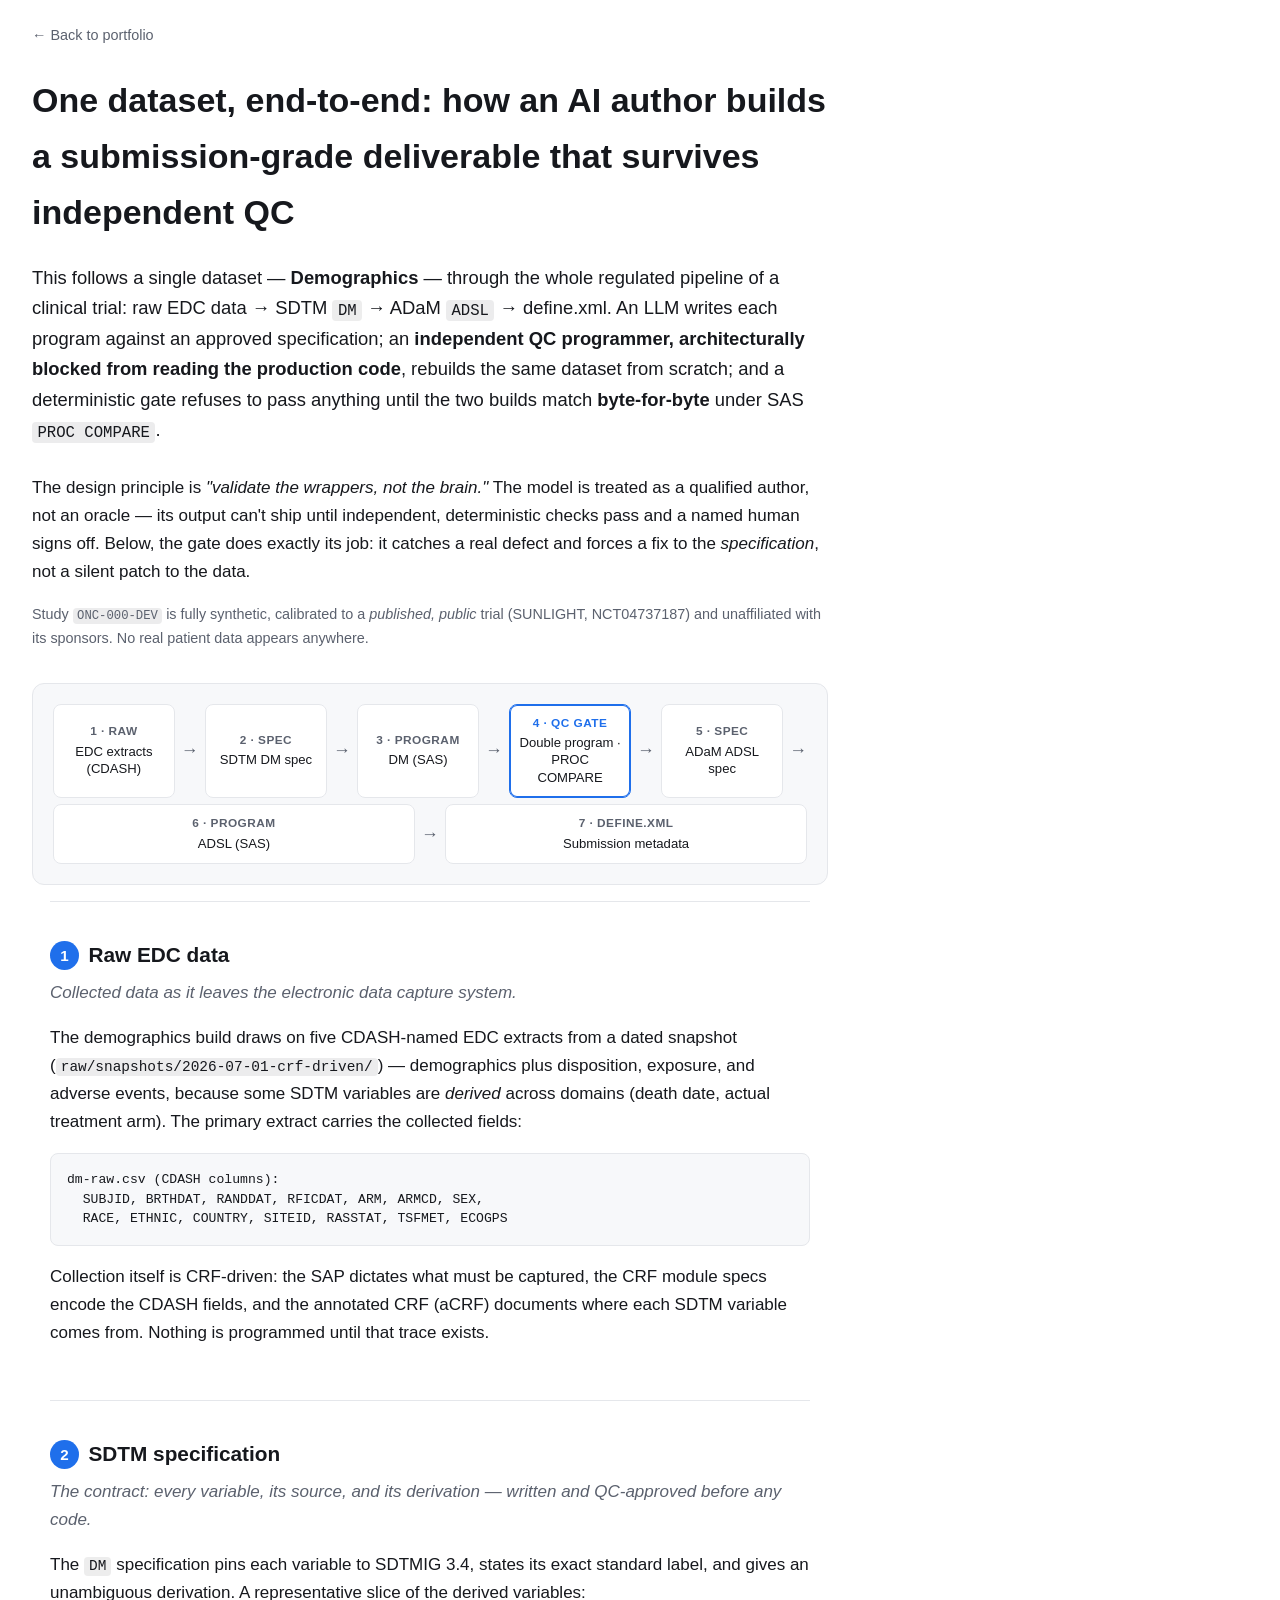
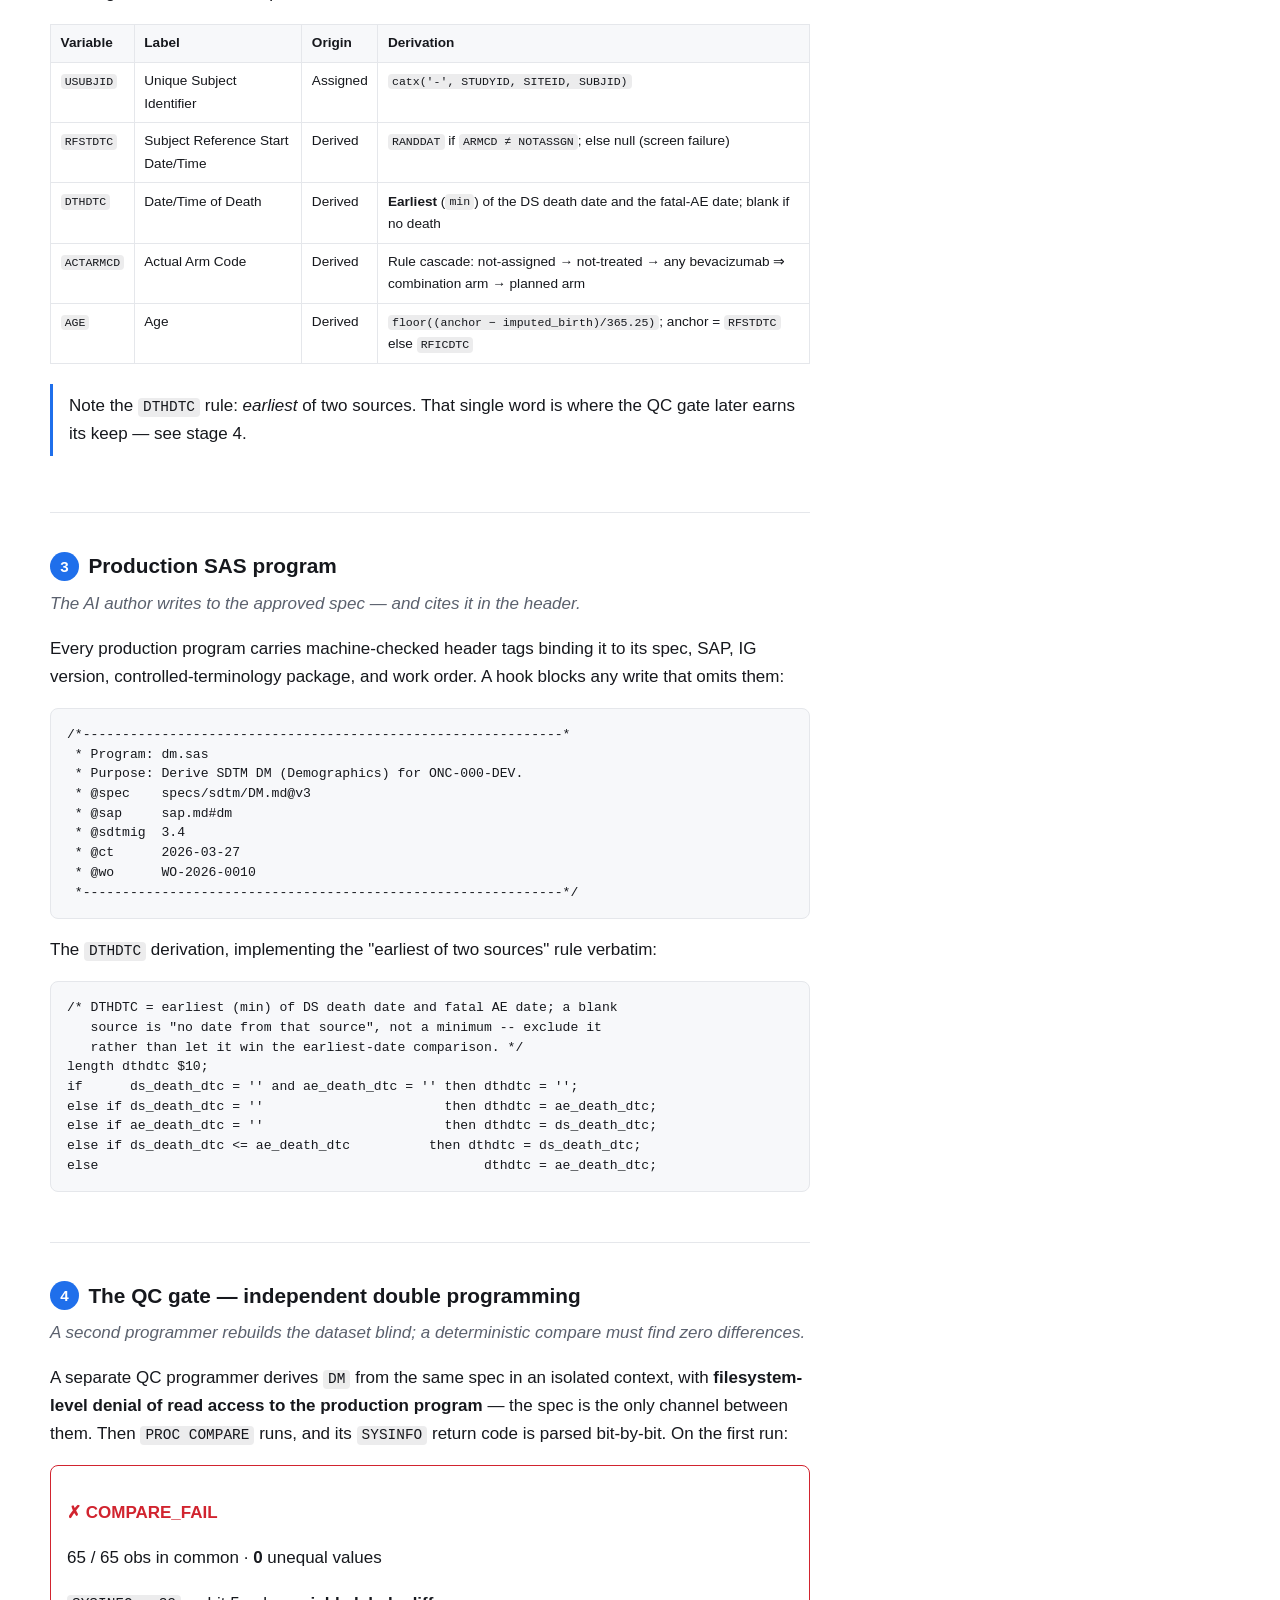
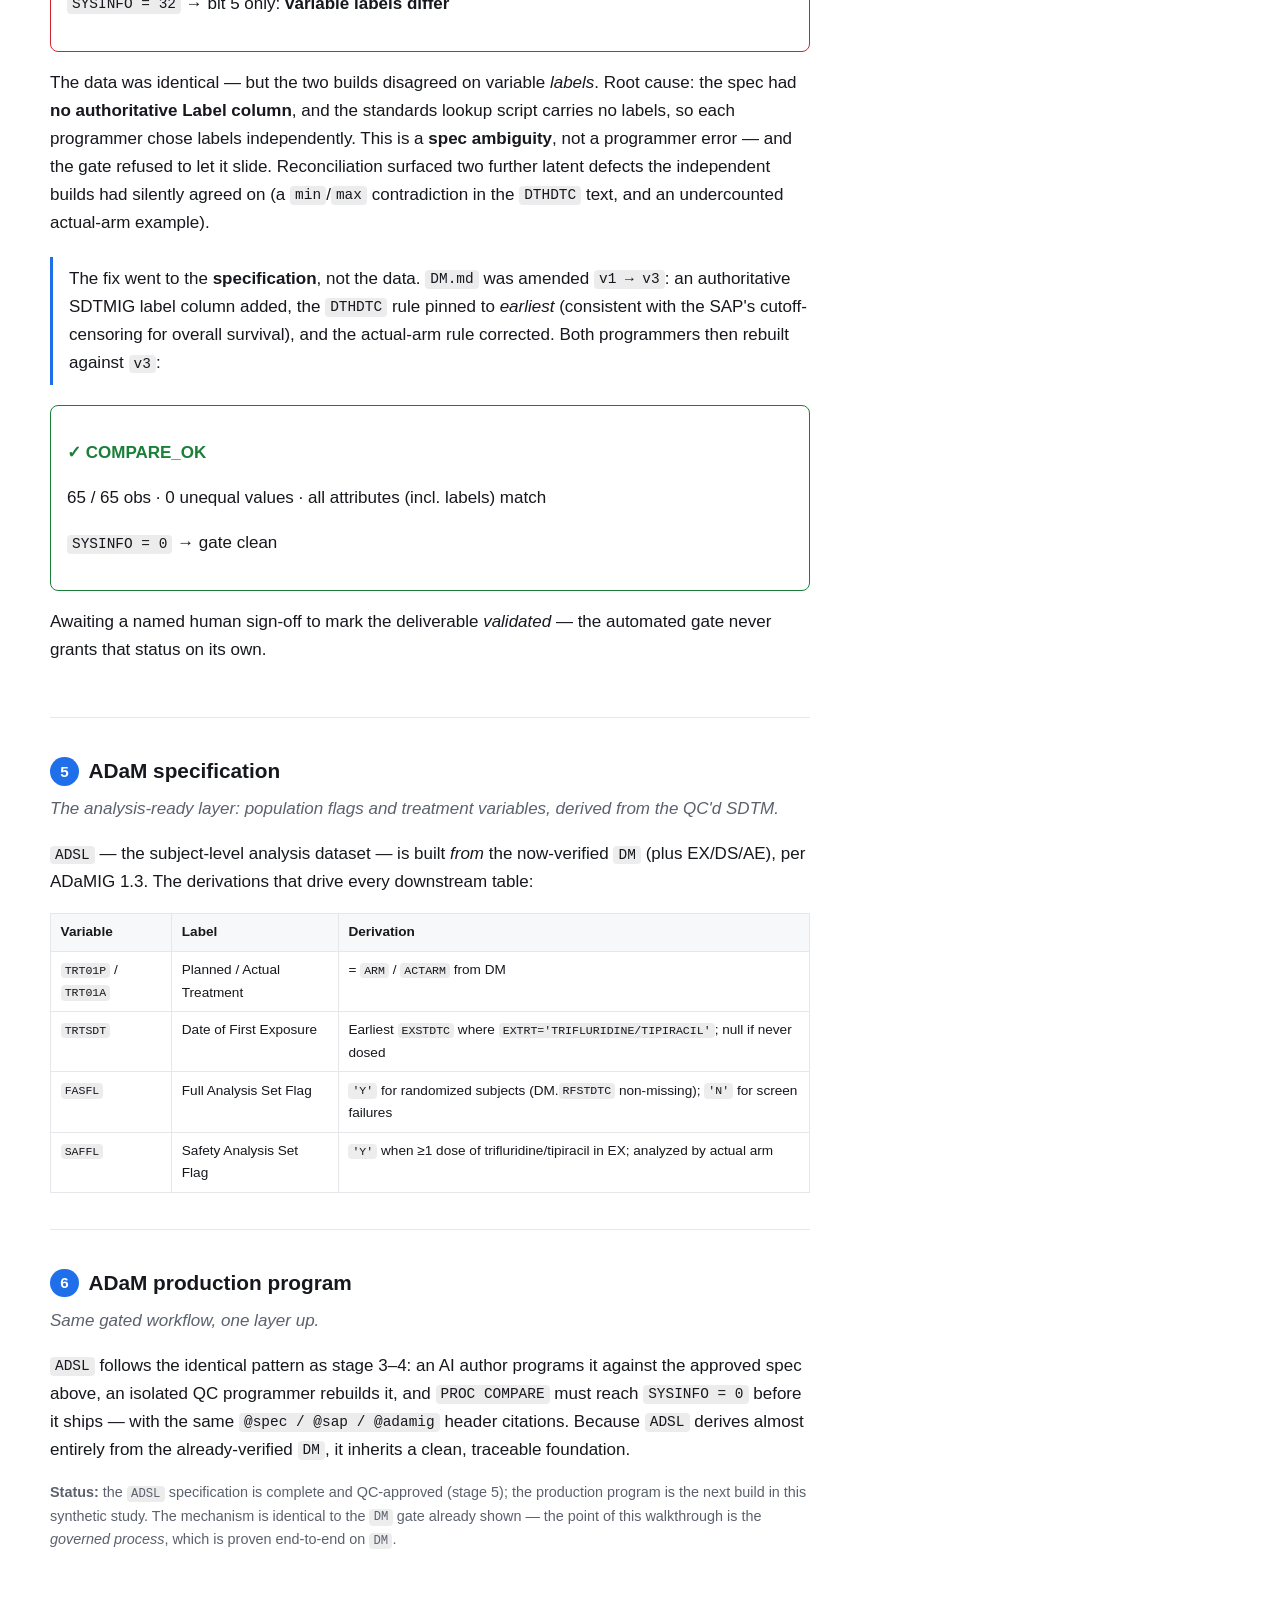
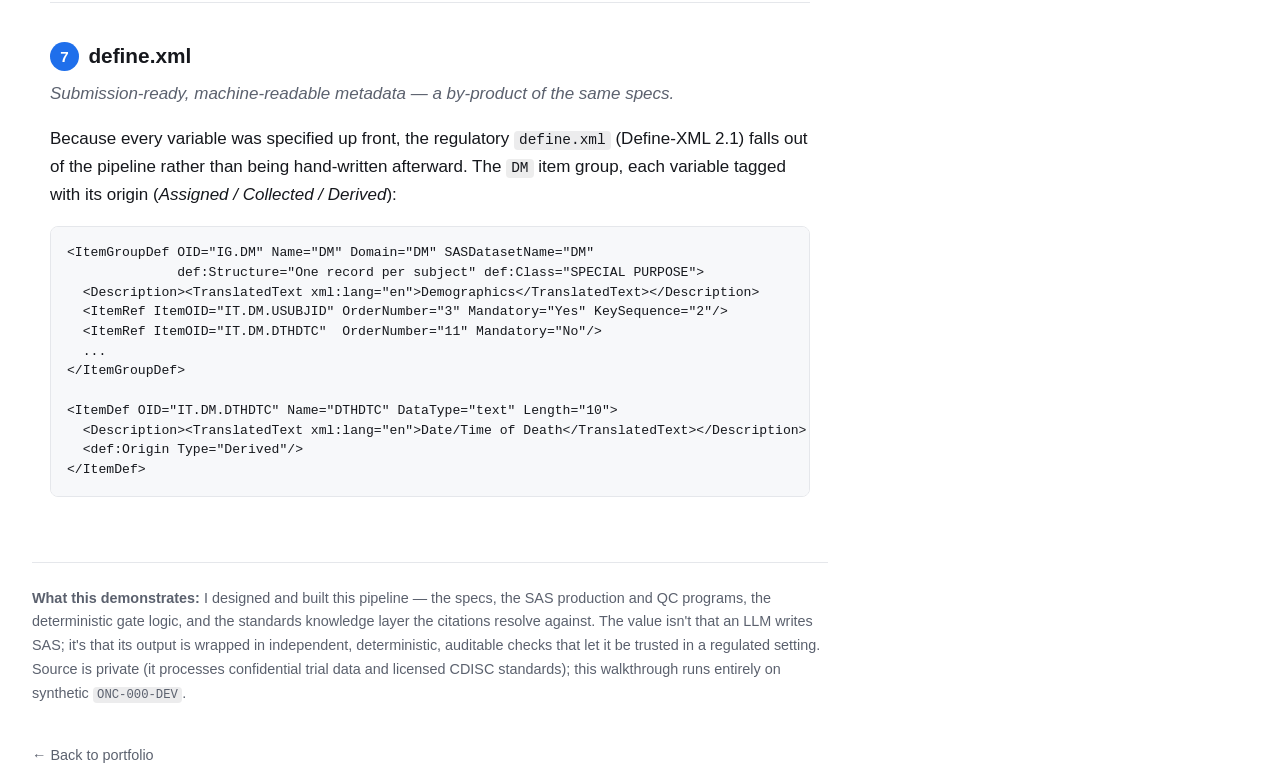
==== pipeline.html @ 67a94364 "Portfolio site: SAP demo, chatbot walkthrough, SDTM->ADaM pipeline, resume" ====
<!doctype html>
<html lang="en">
<head>
  <meta charset="utf-8">
  <meta name="viewport" content="width=device-width, initial-scale=1">
  <title>Case study — AI-authored SDTM→ADaM pipeline · Nasser AlAli</title>
  <meta name="description" content="One dataset followed end-to-end: raw EDC to SDTM DM to ADaM ADSL, produced by an AI author and independently QC'd under a deterministic PROC COMPARE gate.">
  <link rel="stylesheet" href="style.css">
  <style>
    /* pipeline-specific styling; reuses the :root vars from style.css */
    .case { max-width: 860px; }
    .back { display: inline-block; color: var(--muted); font-size: .9rem; margin: 1.5rem 0 0; }

    .flow {
      display: flex; flex-wrap: wrap; align-items: stretch; gap: .4rem;
      margin: 2rem 0 1rem; padding: 1.25rem; background: var(--card);
      border: 1px solid var(--line); border-radius: 12px;
    }
    .node {
      flex: 1 1 110px; text-align: center; padding: .7rem .5rem;
      border: 1px solid var(--line); border-radius: 8px; background: var(--bg);
      font-size: .82rem; line-height: 1.3; display: flex; flex-direction: column; justify-content: center;
    }
    .node b { display: block; font-size: .74rem; letter-spacing: .04em; color: var(--muted); text-transform: uppercase; margin-bottom: .2rem; }
    .node.gate { border-color: var(--accent); box-shadow: inset 0 0 0 1px var(--accent); }
    .node.gate b { color: var(--accent); }
    .arrow { align-self: center; color: var(--muted); font-size: 1.1rem; }
    @media (max-width: 620px) { .arrow { transform: rotate(90deg); } .node { flex-basis: 100%; } }

    .stage { border-top: 1px solid var(--line); padding: 2.25rem 0; }
    .stage-n {
      display: inline-flex; align-items: center; justify-content: center;
      width: 1.8rem; height: 1.8rem; border-radius: 50%; background: var(--accent);
      color: #fff; font-weight: 700; font-size: .95rem; margin-right: .6rem;
    }
    .stage h2 { display: flex; align-items: center; font-size: 1.3rem; margin: 0 0 .4rem; }
    .whatis { color: var(--muted); font-style: italic; margin: 0 0 1rem; }

    pre {
      background: var(--card); border: 1px solid var(--line); border-radius: 8px;
      padding: 1rem; overflow-x: auto; font-size: .82rem; line-height: 1.5;
    }
    pre code { background: none; padding: 0; font-size: inherit; }

    table.spec { width: 100%; border-collapse: collapse; font-size: .85rem; display: block; overflow-x: auto; }
    table.spec th, table.spec td { border: 1px solid var(--line); padding: .45rem .6rem; text-align: left; vertical-align: top; }
    table.spec th { background: var(--card); white-space: nowrap; }

    .compare { display: flex; flex-wrap: wrap; gap: 1rem; margin: 1rem 0; }
    .compare > div { flex: 1 1 240px; border: 1px solid var(--line); border-radius: 8px; padding: 1rem; }
    .compare .fail { border-color: #d1242f; }
    .compare .ok { border-color: #1a7f37; }
    .verdict { font-weight: 700; }
    .verdict.fail { color: #d1242f; }
    .verdict.ok { color: #1a7f37; }
    .callout { border-left: 3px solid var(--accent); padding: .5rem 0 .5rem 1rem; margin: 1.25rem 0; color: var(--fg); }
    .synthetic-note { color: var(--muted); font-size: .9rem; border-top: 1px solid var(--line); padding-top: 1.5rem; margin-top: 1rem; }
  </style>
</head>
<body>
  <main class="case">
    <a class="back" href="index.html">← Back to portfolio</a>

    <h1>One dataset, end&#8209;to&#8209;end: how an AI author builds a submission&#8209;grade deliverable that survives independent QC</h1>

    <p class="lede">
      This follows a single dataset — <strong>Demographics</strong> — through the whole regulated
      pipeline of a clinical trial: raw EDC data → SDTM&nbsp;<code>DM</code> → ADaM&nbsp;<code>ADSL</code>
      → define.xml. An LLM writes each program against an approved specification; an
      <strong>independent QC programmer, architecturally blocked from reading the production code</strong>,
      rebuilds the same dataset from scratch; and a deterministic gate refuses to pass anything until
      the two builds match <strong>byte-for-byte</strong> under SAS <code>PROC&nbsp;COMPARE</code>.
    </p>
    <p>
      The design principle is <em>"validate the wrappers, not the brain."</em> The model is treated as a
      qualified author, not an oracle — its output can't ship until independent, deterministic checks pass
      and a named human signs off. Below, the gate does exactly its job: it catches a real defect and
      forces a fix to the <em>specification</em>, not a silent patch to the data.
    </p>
    <p class="synthetic-note" style="border:0;padding:0;margin:.5rem 0 0">
      Study <code>ONC-000-DEV</code> is fully synthetic, calibrated to a <em>published, public</em> trial
      (SUNLIGHT, NCT04737187) and unaffiliated with its sponsors. No real patient data appears anywhere.
    </p>

    <!-- Pipeline diagram -->
    <div class="flow" aria-label="Pipeline stages">
      <div class="node"><b>1 · Raw</b>EDC extracts (CDASH)</div>
      <span class="arrow">→</span>
      <div class="node"><b>2 · Spec</b>SDTM DM spec</div>
      <span class="arrow">→</span>
      <div class="node"><b>3 · Program</b>DM (SAS)</div>
      <span class="arrow">→</span>
      <div class="node gate"><b>4 · QC gate</b>Double program · PROC COMPARE</div>
      <span class="arrow">→</span>
      <div class="node"><b>5 · Spec</b>ADaM ADSL spec</div>
      <span class="arrow">→</span>
      <div class="node"><b>6 · Program</b>ADSL (SAS)</div>
      <span class="arrow">→</span>
      <div class="node"><b>7 · define.xml</b>Submission metadata</div>
    </div>

    <!-- STAGE 1 -->
    <section class="stage">
      <h2><span class="stage-n">1</span>Raw EDC data</h2>
      <p class="whatis">Collected data as it leaves the electronic data capture system.</p>
      <p>
        The demographics build draws on five CDASH-named EDC extracts from a dated snapshot
        (<code>raw/snapshots/2026-07-01-crf-driven/</code>) — demographics plus disposition, exposure,
        and adverse events, because some SDTM variables are <em>derived</em> across domains (death date,
        actual treatment arm). The primary extract carries the collected fields:
      </p>
      <pre><code>dm-raw.csv (CDASH columns):
  SUBJID, BRTHDAT, RANDDAT, RFICDAT, ARM, ARMCD, SEX,
  RACE, ETHNIC, COUNTRY, SITEID, RASSTAT, TSFMET, ECOGPS</code></pre>
      <p>
        Collection itself is CRF-driven: the SAP dictates what must be captured, the CRF module specs
        encode the CDASH fields, and the annotated CRF (aCRF) documents where each SDTM variable comes
        from. Nothing is programmed until that trace exists.
      </p>
    </section>

    <!-- STAGE 2 -->
    <section class="stage">
      <h2><span class="stage-n">2</span>SDTM specification</h2>
      <p class="whatis">The contract: every variable, its source, and its derivation — written and QC-approved before any code.</p>
      <p>
        The <code>DM</code> specification pins each variable to SDTMIG&nbsp;3.4, states its exact standard
        label, and gives an unambiguous derivation. A representative slice of the derived variables:
      </p>
      <table class="spec">
        <thead><tr><th>Variable</th><th>Label</th><th>Origin</th><th>Derivation</th></tr></thead>
        <tbody>
          <tr><td><code>USUBJID</code></td><td>Unique Subject Identifier</td><td>Assigned</td><td><code>catx('-', STUDYID, SITEID, SUBJID)</code></td></tr>
          <tr><td><code>RFSTDTC</code></td><td>Subject Reference Start Date/Time</td><td>Derived</td><td><code>RANDDAT</code> if <code>ARMCD ≠ NOTASSGN</code>; else null (screen failure)</td></tr>
          <tr><td><code>DTHDTC</code></td><td>Date/Time of Death</td><td>Derived</td><td><strong>Earliest</strong> (<code>min</code>) of the DS death date and the fatal-AE date; blank if no death</td></tr>
          <tr><td><code>ACTARMCD</code></td><td>Actual Arm Code</td><td>Derived</td><td>Rule cascade: not-assigned → not-treated → any bevacizumab ⇒ combination arm → planned arm</td></tr>
          <tr><td><code>AGE</code></td><td>Age</td><td>Derived</td><td><code>floor((anchor − imputed_birth)/365.25)</code>; anchor = <code>RFSTDTC</code> else <code>RFICDTC</code></td></tr>
        </tbody>
      </table>
      <p class="callout">
        Note the <code>DTHDTC</code> rule: <em>earliest</em> of two sources. That single word is where the
        QC gate later earns its keep — see stage 4.
      </p>
    </section>

    <!-- STAGE 3 -->
    <section class="stage">
      <h2><span class="stage-n">3</span>Production SAS program</h2>
      <p class="whatis">The AI author writes to the approved spec — and cites it in the header.</p>
      <p>
        Every production program carries machine-checked header tags binding it to its spec, SAP, IG
        version, controlled-terminology package, and work order. A hook blocks any write that omits them:
      </p>
      <pre><code>/*-------------------------------------------------------------*
 * Program: dm.sas
 * Purpose: Derive SDTM DM (Demographics) for ONC-000-DEV.
 * @spec    specs/sdtm/DM.md@v3
 * @sap     sap.md#dm
 * @sdtmig  3.4
 * @ct      2026-03-27
 * @wo      WO-2026-0010
 *-------------------------------------------------------------*/</code></pre>
      <p>The <code>DTHDTC</code> derivation, implementing the "earliest of two sources" rule verbatim:</p>
      <pre><code>/* DTHDTC = earliest (min) of DS death date and fatal AE date; a blank
   source is "no date from that source", not a minimum -- exclude it
   rather than let it win the earliest-date comparison. */
length dthdtc $10;
if      ds_death_dtc = '' and ae_death_dtc = '' then dthdtc = '';
else if ds_death_dtc = ''                       then dthdtc = ae_death_dtc;
else if ae_death_dtc = ''                       then dthdtc = ds_death_dtc;
else if ds_death_dtc &lt;= ae_death_dtc          then dthdtc = ds_death_dtc;
else                                                 dthdtc = ae_death_dtc;</code></pre>
    </section>

    <!-- STAGE 4 -->
    <section class="stage">
      <h2><span class="stage-n">4</span>The QC gate — independent double programming</h2>
      <p class="whatis">A second programmer rebuilds the dataset blind; a deterministic compare must find zero differences.</p>
      <p>
        A separate QC programmer derives <code>DM</code> from the same spec in an isolated context, with
        <strong>filesystem-level denial of read access to the production program</strong> — the spec is the
        only channel between them. Then <code>PROC COMPARE</code> runs, and its <code>SYSINFO</code> return
        code is parsed bit-by-bit. On the first run:
      </p>
      <div class="compare">
        <div class="fail">
          <p class="verdict fail">✗ COMPARE_FAIL</p>
          <p>65 / 65 obs in common · <strong>0</strong> unequal values</p>
          <p><code>SYSINFO = 32</code> → bit 5 only: <strong>variable labels differ</strong></p>
        </div>
      </div>
      <p>
        The data was identical — but the two builds disagreed on variable <em>labels</em>. Root cause: the
        spec had <strong>no authoritative Label column</strong>, and the standards lookup script carries no
        labels, so each programmer chose labels independently. This is a <strong>spec ambiguity</strong>,
        not a programmer error — and the gate refused to let it slide. Reconciliation surfaced two further
        latent defects the independent builds had silently agreed on (a <code>min</code>/<code>max</code>
        contradiction in the <code>DTHDTC</code> text, and an undercounted actual-arm example).
      </p>
      <p class="callout">
        The fix went to the <strong>specification</strong>, not the data. <code>DM.md</code> was amended
        <code>v1 → v3</code>: an authoritative SDTMIG label column added, the <code>DTHDTC</code> rule
        pinned to <em>earliest</em> (consistent with the SAP's cutoff-censoring for overall survival),
        and the actual-arm rule corrected. Both programmers then rebuilt against&nbsp;<code>v3</code>:
      </p>
      <div class="compare">
        <div class="ok">
          <p class="verdict ok">✓ COMPARE_OK</p>
          <p>65 / 65 obs · 0 unequal values · all attributes (incl. labels) match</p>
          <p><code>SYSINFO = 0</code> → gate clean</p>
        </div>
      </div>
      <p>
        Awaiting a named human sign-off to mark the deliverable <em>validated</em> — the automated gate
        never grants that status on its own.
      </p>
    </section>

    <!-- STAGE 5 -->
    <section class="stage">
      <h2><span class="stage-n">5</span>ADaM specification</h2>
      <p class="whatis">The analysis-ready layer: population flags and treatment variables, derived from the QC'd SDTM.</p>
      <p>
        <code>ADSL</code> — the subject-level analysis dataset — is built <em>from</em> the now-verified
        <code>DM</code> (plus EX/DS/AE), per ADaMIG&nbsp;1.3. The derivations that drive every downstream
        table:
      </p>
      <table class="spec">
        <thead><tr><th>Variable</th><th>Label</th><th>Derivation</th></tr></thead>
        <tbody>
          <tr><td><code>TRT01P</code> / <code>TRT01A</code></td><td>Planned / Actual Treatment</td><td>= <code>ARM</code> / <code>ACTARM</code> from DM</td></tr>
          <tr><td><code>TRTSDT</code></td><td>Date of First Exposure</td><td>Earliest <code>EXSTDTC</code> where <code>EXTRT='TRIFLURIDINE/TIPIRACIL'</code>; null if never dosed</td></tr>
          <tr><td><code>FASFL</code></td><td>Full Analysis Set Flag</td><td><code>'Y'</code> for randomized subjects (DM.<code>RFSTDTC</code> non-missing); <code>'N'</code> for screen failures</td></tr>
          <tr><td><code>SAFFL</code></td><td>Safety Analysis Set Flag</td><td><code>'Y'</code> when ≥1 dose of trifluridine/tipiracil in EX; analyzed by actual arm</td></tr>
        </tbody>
      </table>
    </section>

    <!-- STAGE 6 -->
    <section class="stage">
      <h2><span class="stage-n">6</span>ADaM production program</h2>
      <p class="whatis">Same gated workflow, one layer up.</p>
      <p>
        <code>ADSL</code> follows the identical pattern as stage 3–4: an AI author programs it against the
        approved spec above, an isolated QC programmer rebuilds it, and <code>PROC COMPARE</code> must reach
        <code>SYSINFO = 0</code> before it ships — with the same <code>@spec / @sap / @adamig</code> header
        citations. Because <code>ADSL</code> derives almost entirely from the already-verified <code>DM</code>,
        it inherits a clean, traceable foundation.
      </p>
      <p class="synthetic-note" style="border:0;padding:0">
        <strong>Status:</strong> the <code>ADSL</code> specification is complete and QC-approved (stage 5);
        the production program is the next build in this synthetic study. The mechanism is identical to the
        <code>DM</code> gate already shown — the point of this walkthrough is the <em>governed process</em>,
        which is proven end-to-end on <code>DM</code>.
      </p>
    </section>

    <!-- STAGE 7 -->
    <section class="stage">
      <h2><span class="stage-n">7</span>define.xml</h2>
      <p class="whatis">Submission-ready, machine-readable metadata — a by-product of the same specs.</p>
      <p>
        Because every variable was specified up front, the regulatory <code>define.xml</code> (Define-XML 2.1)
        falls out of the pipeline rather than being hand-written afterward. The <code>DM</code> item group,
        each variable tagged with its origin (<em>Assigned / Collected / Derived</em>):
      </p>
      <pre><code>&lt;ItemGroupDef OID="IG.DM" Name="DM" Domain="DM" SASDatasetName="DM"
              def:Structure="One record per subject" def:Class="SPECIAL PURPOSE"&gt;
  &lt;Description&gt;&lt;TranslatedText xml:lang="en"&gt;Demographics&lt;/TranslatedText&gt;&lt;/Description&gt;
  &lt;ItemRef ItemOID="IT.DM.USUBJID" OrderNumber="3" Mandatory="Yes" KeySequence="2"/&gt;
  &lt;ItemRef ItemOID="IT.DM.DTHDTC"  OrderNumber="11" Mandatory="No"/&gt;
  ...
&lt;/ItemGroupDef&gt;

&lt;ItemDef OID="IT.DM.DTHDTC" Name="DTHDTC" DataType="text" Length="10"&gt;
  &lt;Description&gt;&lt;TranslatedText xml:lang="en"&gt;Date/Time of Death&lt;/TranslatedText&gt;&lt;/Description&gt;
  &lt;def:Origin Type="Derived"/&gt;
&lt;/ItemDef&gt;</code></pre>
    </section>

    <p class="synthetic-note">
      <strong>What this demonstrates:</strong> I designed and built this pipeline — the specs, the SAS
      production and QC programs, the deterministic gate logic, and the standards knowledge layer the
      citations resolve against. The value isn't that an LLM writes SAS; it's that its output is wrapped in
      independent, deterministic, auditable checks that let it be trusted in a regulated setting.
      Source is private (it processes confidential trial data and licensed CDISC standards); this
      walkthrough runs entirely on synthetic <code>ONC-000-DEV</code>.
    </p>
    <a class="back" href="index.html">← Back to portfolio</a>
  </main>
</body>
</html>
---- style.css ----
/* Nasser AlAli — portfolio. One page, no framework, no build step. */

:root {
  --bg: #ffffff;
  --fg: #16181d;
  --muted: #5b616e;
  --line: #e5e7eb;
  --accent: #1f6feb;
  --card: #f7f8fa;
  --maxw: 760px;
  --maxw-wide: 1000px;
}

@media (prefers-color-scheme: dark) {
  :root {
    --bg: #0d1117;
    --fg: #e6edf3;
    --muted: #9aa4b2;
    --line: #232a33;
    --accent: #4a9eff;
    --card: #161b22;
  }
}

* { box-sizing: border-box; }

html { scroll-behavior: smooth; }

body {
  margin: 0;
  background: var(--bg);
  color: var(--fg);
  font: 17px/1.65 -apple-system, BlinkMacSystemFont, "Segoe UI", Roboto, Helvetica, Arial, sans-serif;
  -webkit-font-smoothing: antialiased;
}

/* Accessibility */
.skip {
  position: absolute;
  left: -999px;
}
.skip:focus {
  left: 1rem;
  top: 1rem;
  z-index: 10;
  background: var(--accent);
  color: #fff;
  padding: .5rem .8rem;
  border-radius: 6px;
}
a:focus-visible,
.btn:focus-visible {
  outline: 2px solid var(--accent);
  outline-offset: 2px;
}

a { color: var(--accent); text-decoration: none; }
a:hover { text-decoration: underline; }

/* Header */
.site-header {
  position: sticky;
  top: 0;
  z-index: 5;
  display: flex;
  justify-content: space-between;
  align-items: center;
  gap: 1rem;
  padding: .9rem clamp(1rem, 4vw, 2rem);
  background: color-mix(in srgb, var(--bg) 88%, transparent);
  backdrop-filter: blur(8px);
  border-bottom: 1px solid var(--line);
}
.brand { font-weight: 700; color: var(--fg); }
.site-header nav { display: flex; gap: 1.25rem; }
.site-header nav a { color: var(--muted); font-size: .95rem; }
.site-header nav a:hover { color: var(--fg); text-decoration: none; }

/* Layout */
main { padding: 0 clamp(1rem, 4vw, 2rem); }
section { max-width: var(--maxw); margin: 0 auto; padding: 3.5rem 0; }
section.work { max-width: var(--maxw-wide); }

.section-title {
  font-size: 1.05rem;
  text-transform: uppercase;
  letter-spacing: .08em;
  color: var(--muted);
  margin: 0 0 1.75rem;
}

/* Hero */
.hero { padding-top: 4rem; padding-bottom: 2rem; }
.eyebrow {
  color: var(--accent);
  font-weight: 600;
  font-size: .9rem;
  letter-spacing: .04em;
  margin: 0 0 .75rem;
}
.hero h1 {
  font-size: clamp(1.9rem, 5vw, 2.8rem);
  line-height: 1.15;
  letter-spacing: -.02em;
  margin: 0 0 1.25rem;
}
.lede { font-size: 1.15rem; color: var(--fg); margin: 0 0 1.75rem; }
.hero-links { display: flex; flex-wrap: wrap; gap: .75rem; margin-bottom: 2rem; }

.btn {
  display: inline-block;
  padding: .6rem 1.1rem;
  border-radius: 8px;
  background: var(--accent);
  color: #fff;
  font-weight: 600;
  font-size: .95rem;
}
.btn:hover { text-decoration: none; filter: brightness(1.07); }
.btn.ghost {
  background: transparent;
  color: var(--fg);
  border: 1px solid var(--line);
}

.disclaimer {
  font-size: .92rem;
  color: var(--muted);
  border-left: 3px solid var(--line);
  padding-left: 1rem;
  margin: 0;
}

/* Work / pieces */
.piece {
  padding: 2rem 0;
  border-top: 1px solid var(--line);
}
.piece:first-of-type { border-top: none; padding-top: 0; }
.piece-head h3 { font-size: 1.4rem; margin: 0 0 .3rem; }
.tags { color: var(--muted); font-size: .9rem; margin: 0 0 1rem; }
.piece-blurb { max-width: var(--maxw); margin: 0 0 1.25rem; }

/* Embeds + placeholders */
.embed { border-radius: 10px; overflow: hidden; }
.embed iframe,
.embed video { width: 100%; border: 0; display: block; }
.embed iframe { aspect-ratio: 16 / 10; min-height: 420px; }

.embed-caption { font-size: .9rem; color: var(--muted); margin: .75rem 0 0; }

.pipeline-teaser {
  border: 1px solid var(--line);
  border-radius: 10px;
  background: var(--card);
  padding: 1.5rem;
}
.pipeline-steps { margin: 0 0 1.1rem; font-size: 1rem; line-height: 1.7; color: var(--fg); }

.embed--placeholder {
  border: 2px dashed var(--line);
  background: var(--card);
  padding: 1.5rem;
  color: var(--muted);
}
.embed--placeholder strong { color: var(--fg); }
.embed--placeholder .hint { font-size: .88rem; margin: .5rem 0 0; }
code {
  font-family: ui-monospace, SFMono-Regular, Menlo, Consolas, monospace;
  font-size: .85em;
  background: color-mix(in srgb, var(--fg) 8%, transparent);
  padding: .1em .35em;
  border-radius: 4px;
}

/* About */
.about p { margin: 0 0 1.1rem; }
.todo { color: #b45309; font-weight: 600; }
@media (prefers-color-scheme: dark) { .todo { color: #f0b429; } }

/* Skills */
.skill-grid { display: grid; grid-template-columns: 1fr 1fr; gap: 2rem; }
.skill-grid h3 { font-size: 1.05rem; margin: 0 0 .6rem; }
.skill-grid ul { margin: 0; padding-left: 1.1rem; color: var(--fg); }
.skill-grid li { margin: .25rem 0; }
@media (max-width: 560px) { .skill-grid { grid-template-columns: 1fr; } }

/* Contact + footer */
.contact p { font-size: 1.05rem; }
.site-footer {
  border-top: 1px solid var(--line);
  color: var(--muted);
  font-size: .85rem;
  text-align: center;
  padding: 2rem 1rem;
}
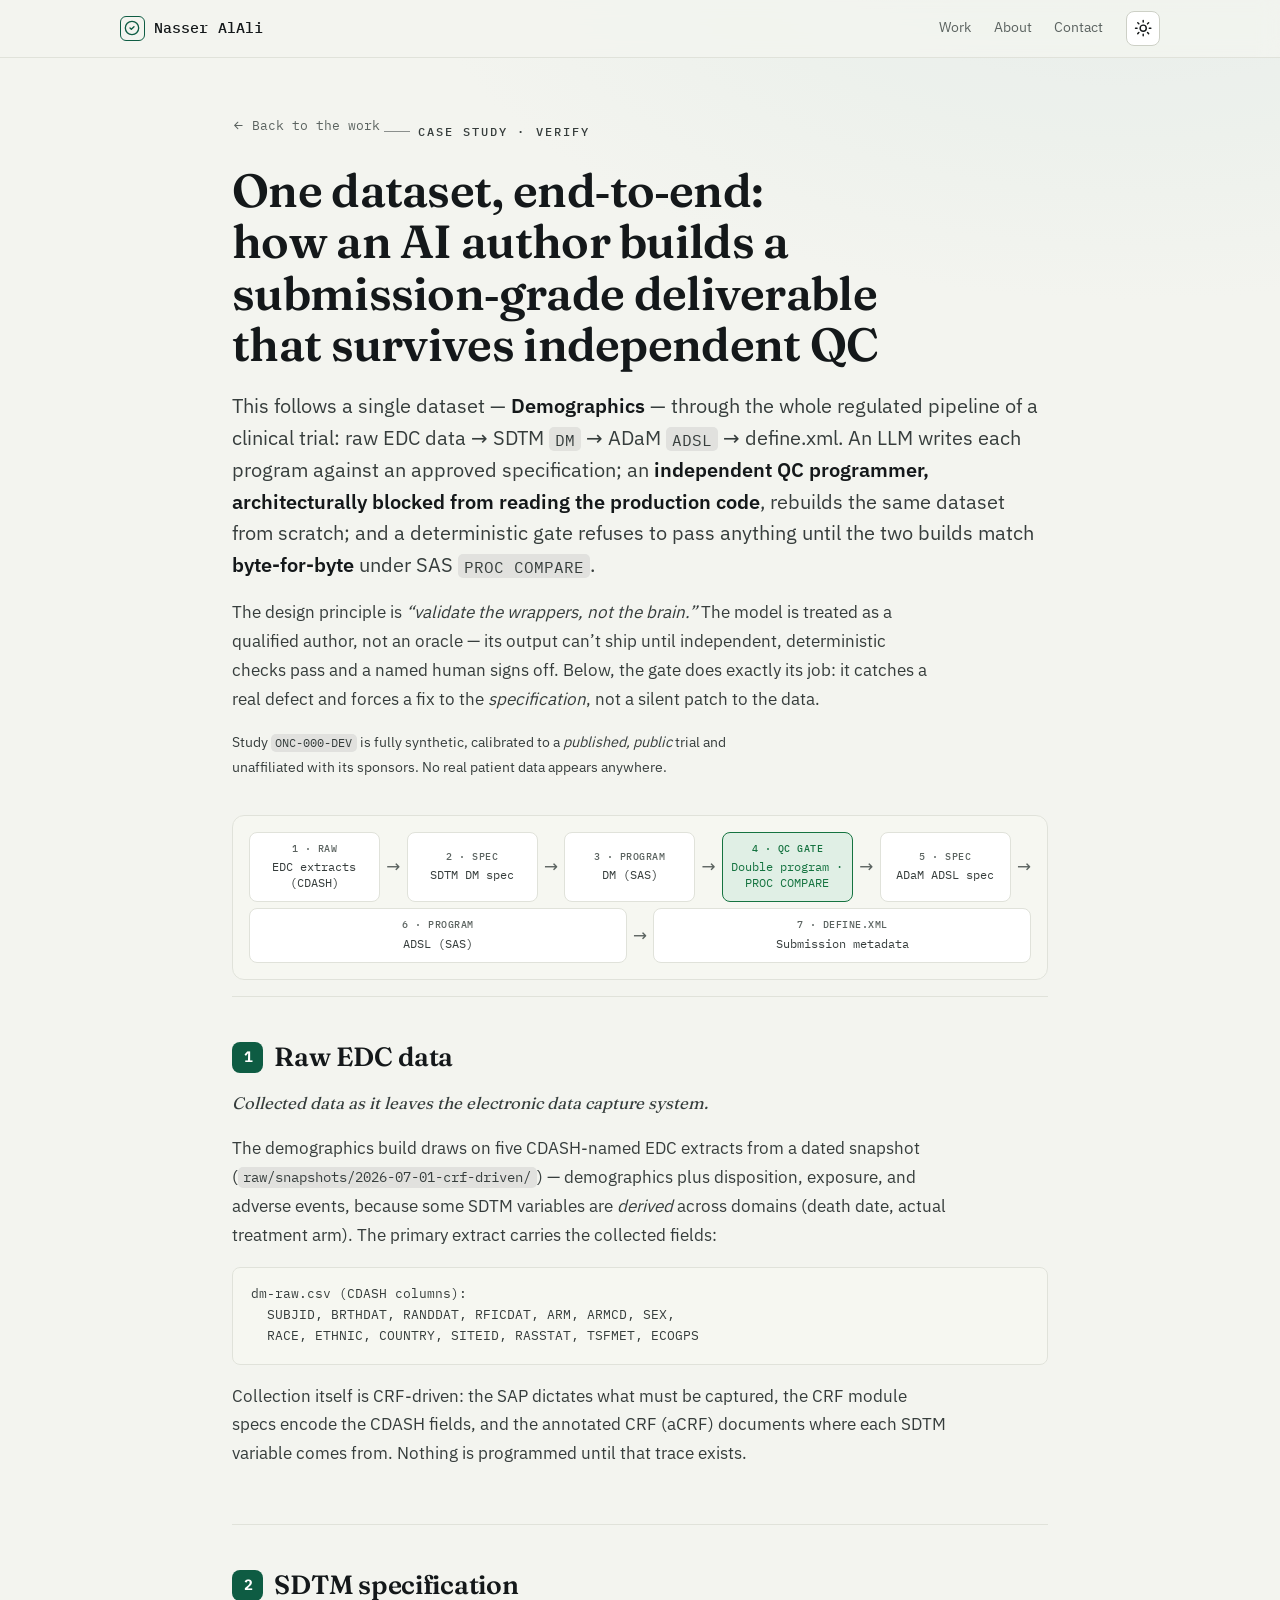
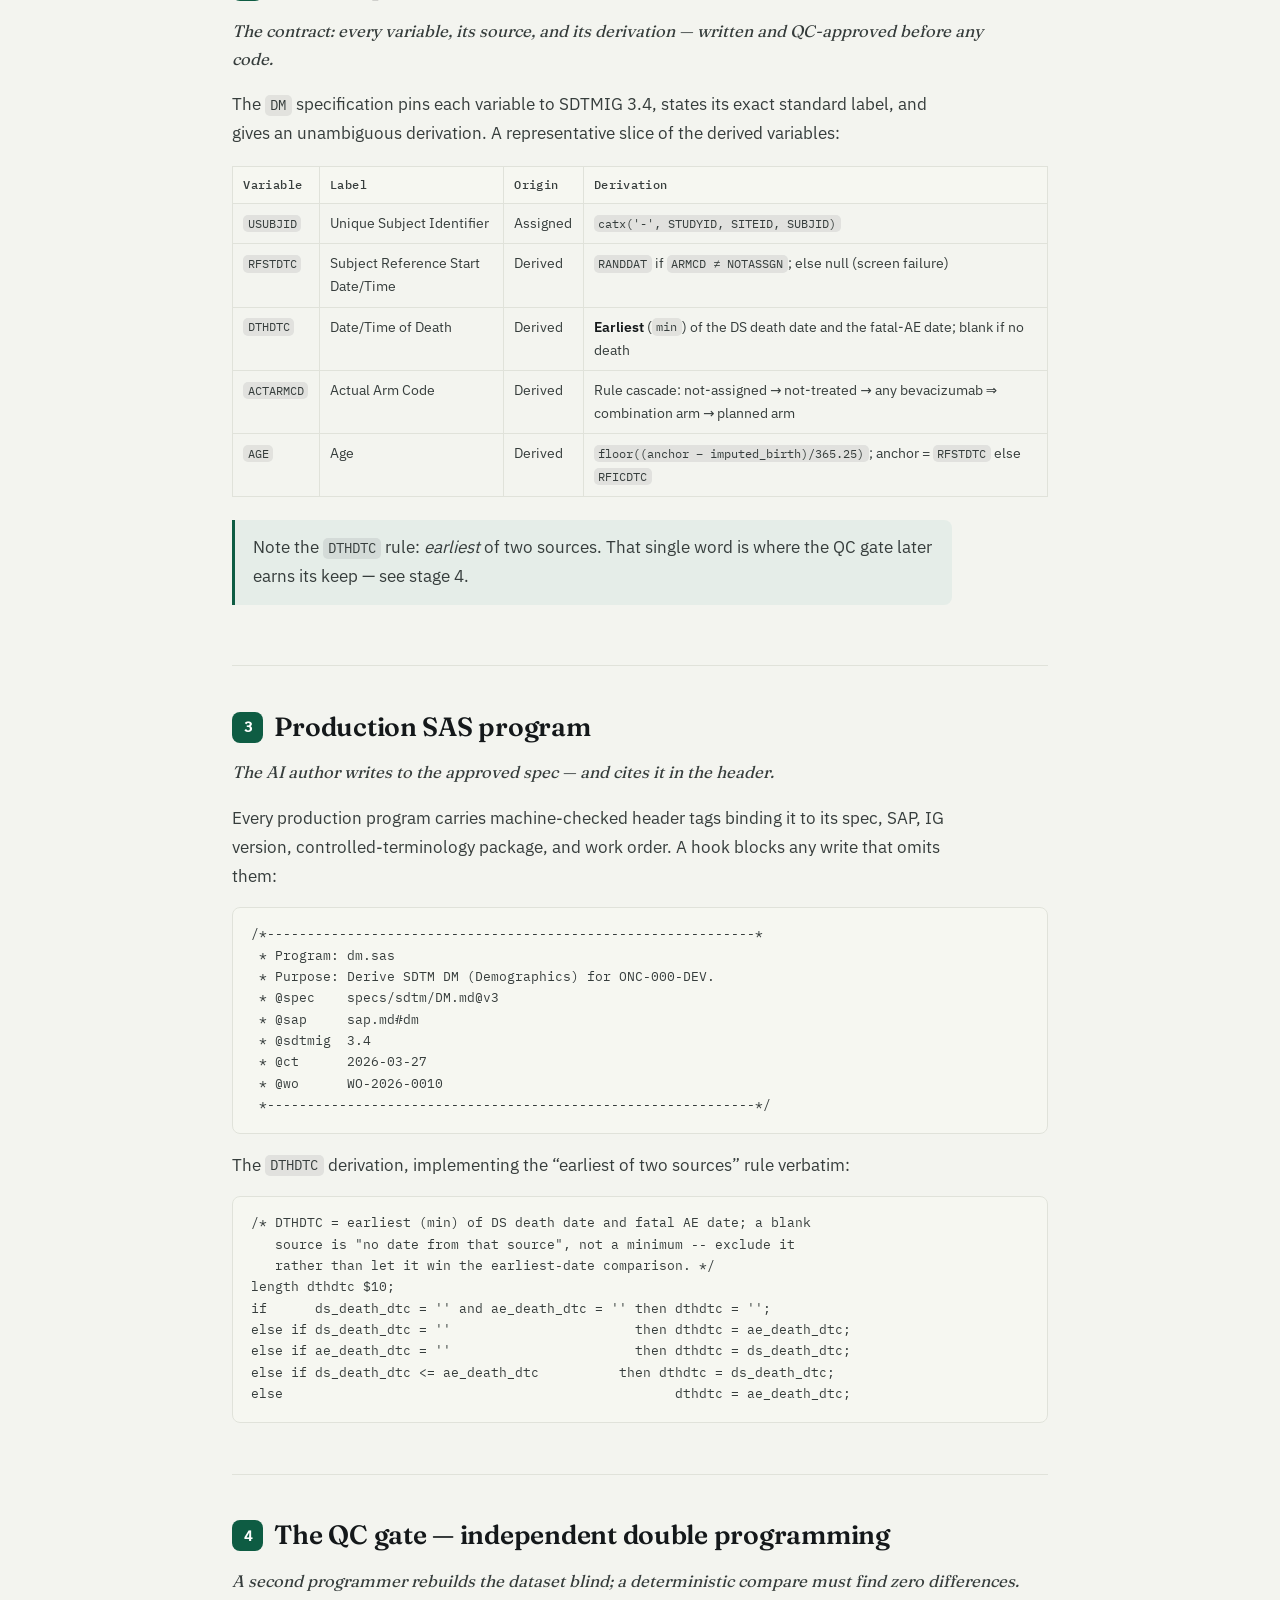
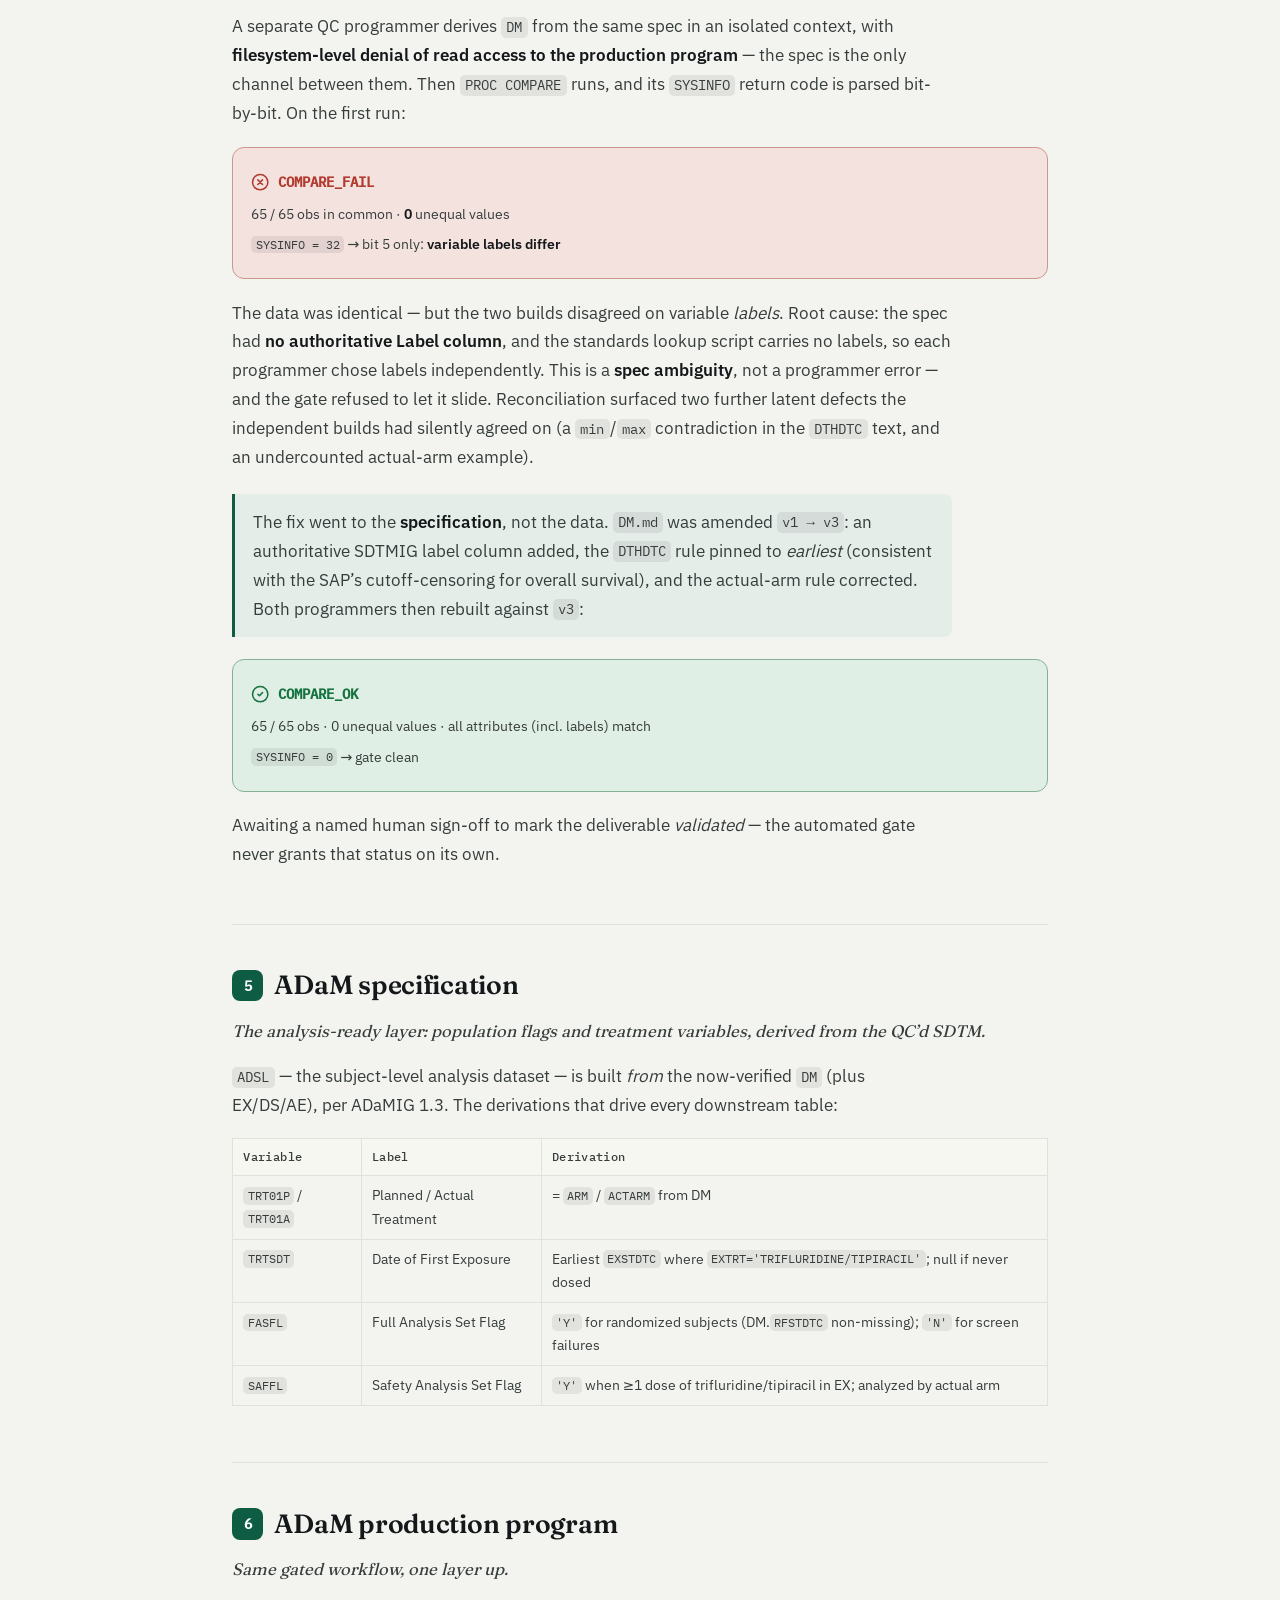
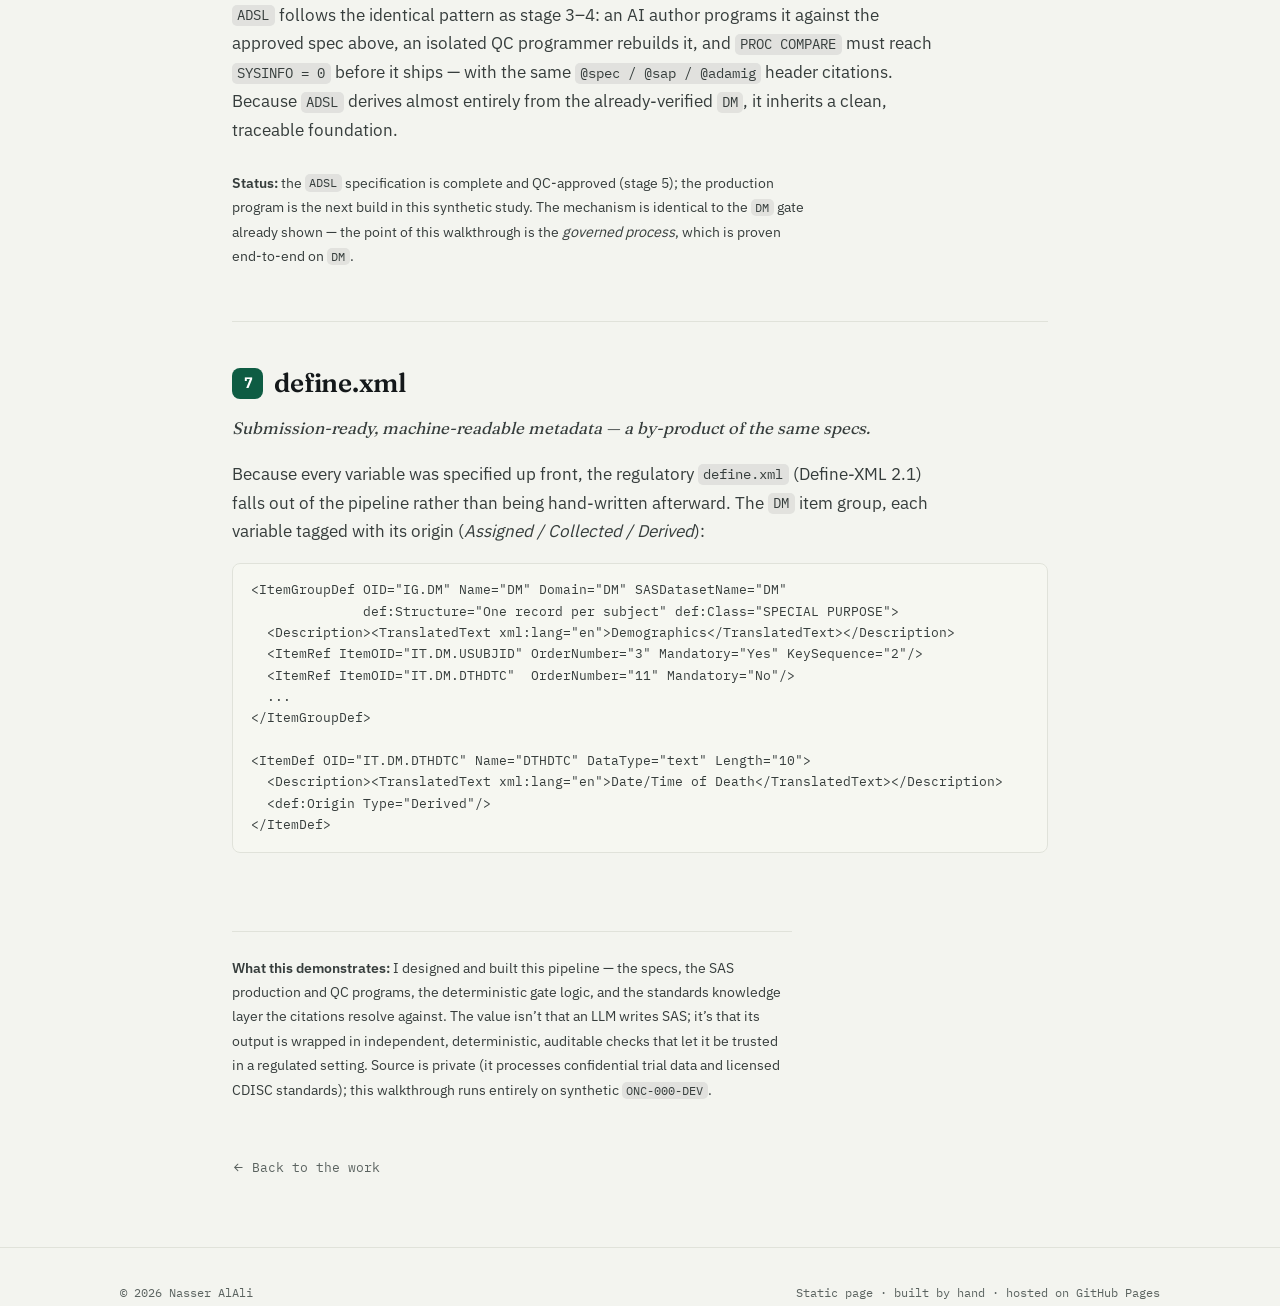
==== commit 3466359c: "Portfolio: "Clean Gate" redesign — visual system + project storytelling Content + visual-design pass" ====
--- a/pipeline.html
+++ b/pipeline.html
@@ -3,65 +3,155 @@
 <head>
   <meta charset="utf-8">
   <meta name="viewport" content="width=device-width, initial-scale=1">
+
+  <script>
+    (function () {
+      try {
+        var t = localStorage.getItem('theme');
+        if (t !== 'light' && t !== 'dark') {
+          t = matchMedia('(prefers-color-scheme: dark)').matches ? 'dark' : 'light';
+        }
+        document.documentElement.setAttribute('data-theme', t);
+      } catch (e) {}
+    })();
+  </script>
+
   <title>Case study — AI-authored SDTM→ADaM pipeline · Nasser AlAli</title>
   <meta name="description" content="One dataset followed end-to-end: raw EDC to SDTM DM to ADaM ADSL, produced by an AI author and independently QC'd under a deterministic PROC COMPARE gate.">
+  <meta name="theme-color" content="#f3f4ef" media="(prefers-color-scheme: light)">
+  <meta name="theme-color" content="#0b110f" media="(prefers-color-scheme: dark)">
+
+  <link rel="icon" href="data:image/svg+xml,%3Csvg xmlns='http://www.w3.org/2000/svg' viewBox='0 0 24 24'%3E%3Crect width='24' height='24' rx='5' fill='%230e5c43'/%3E%3Cpath d='M6.5 12.5l3.2 3.2L17.5 8' fill='none' stroke='white' stroke-width='2.2' stroke-linecap='round' stroke-linejoin='round'/%3E%3C/svg%3E">
+
+  <link rel="preload" href="assets/fonts/ibm-plex-sans-latin-400-normal.woff2" as="font" type="font/woff2" crossorigin>
+  <link rel="preload" href="assets/fonts/fraunces-latin-wght-normal.woff2" as="font" type="font/woff2" crossorigin>
+  <link rel="preload" href="assets/fonts/ibm-plex-mono-latin-500-normal.woff2" as="font" type="font/woff2" crossorigin>
   <link rel="stylesheet" href="style.css">
+
   <style>
-    /* pipeline-specific styling; reuses the :root vars from style.css */
-    .case { max-width: 860px; }
-    .back { display: inline-block; color: var(--muted); font-size: .9rem; margin: 1.5rem 0 0; }
-
+    /* pipeline case-study — reuses tokens + fonts from style.css */
+    .doc { max-width: 880px; margin-inline: auto; padding-inline: clamp(1.15rem, 4vw, 2rem); padding-block: clamp(2rem, 5vw, 3.4rem) 4rem; }
+
+    .back {
+      display: inline-flex; align-items: center; gap: .45rem;
+      font-family: var(--font-mono); font-size: .8rem; color: var(--muted);
+      margin: 0 0 1.8rem;
+    }
+    .back:hover { color: var(--brand); text-decoration: none; }
+    .back .ico { width: 1em; height: 1em; }
+    .back--foot { margin: 2.5rem 0 0; }
+
+    .doc h1 {
+      font-size: clamp(1.95rem, 1.3rem + 2.4vw, 2.9rem);
+      line-height: 1.1; letter-spacing: -.015em; margin: 0; color: var(--ink);
+      text-wrap: balance;
+    }
+    .doc .lede {
+      font-size: clamp(1.08rem, 1rem + .5vw, 1.24rem);
+      color: var(--ink-2); line-height: 1.6; max-width: 68ch;
+      margin: 1.3rem 0 0;
+    }
+    .doc > p { color: var(--ink-2); max-width: 70ch; }
+    .doc .lede code, .doc p code { font-size: .82em; }
+
+    .kicker-note { color: var(--muted); font-size: .9rem; margin: .8rem 0 0; max-width: 70ch; }
+    .kicker-note code { font-size: .82em; }
+
+    /* flow diagram */
     .flow {
       display: flex; flex-wrap: wrap; align-items: stretch; gap: .4rem;
-      margin: 2rem 0 1rem; padding: 1.25rem; background: var(--card);
-      border: 1px solid var(--line); border-radius: 12px;
+      margin: 2.2rem 0 1rem; padding: 1rem; background: var(--surface-2);
+      border: 1px solid var(--line); border-radius: var(--r);
     }
     .node {
-      flex: 1 1 110px; text-align: center; padding: .7rem .5rem;
-      border: 1px solid var(--line); border-radius: 8px; background: var(--bg);
-      font-size: .82rem; line-height: 1.3; display: flex; flex-direction: column; justify-content: center;
-    }
-    .node b { display: block; font-size: .74rem; letter-spacing: .04em; color: var(--muted); text-transform: uppercase; margin-bottom: .2rem; }
-    .node.gate { border-color: var(--accent); box-shadow: inset 0 0 0 1px var(--accent); }
-    .node.gate b { color: var(--accent); }
-    .arrow { align-self: center; color: var(--muted); font-size: 1.1rem; }
+      flex: 1 1 108px; text-align: center; padding: .65rem .5rem;
+      border: 1px solid var(--line); border-radius: var(--r-sm); background: var(--surface);
+      font-family: var(--font-mono); font-size: .74rem; line-height: 1.3; color: var(--ink-2);
+      display: flex; flex-direction: column; justify-content: center;
+    }
+    .node b { display: block; font-size: .62rem; letter-spacing: .05em; color: var(--muted); text-transform: uppercase; margin-bottom: .22rem; font-weight: 500; }
+    .node.is-gate { border-color: var(--pass); background: var(--pass-tint); color: var(--pass); }
+    .node.is-gate b { color: var(--pass); }
+    .arrow { align-self: center; color: var(--muted); font-size: 1.05rem; }
     @media (max-width: 620px) { .arrow { transform: rotate(90deg); } .node { flex-basis: 100%; } }
 
-    .stage { border-top: 1px solid var(--line); padding: 2.25rem 0; }
+    /* stages */
+    .stage { border-top: 1px solid var(--line); padding: 2.4rem 0; }
     .stage-n {
-      display: inline-flex; align-items: center; justify-content: center;
-      width: 1.8rem; height: 1.8rem; border-radius: 50%; background: var(--accent);
-      color: #fff; font-weight: 700; font-size: .95rem; margin-right: .6rem;
-    }
-    .stage h2 { display: flex; align-items: center; font-size: 1.3rem; margin: 0 0 .4rem; }
-    .whatis { color: var(--muted); font-style: italic; margin: 0 0 1rem; }
-
+      display: inline-flex; align-items: center; justify-content: center; flex: none;
+      width: 1.95rem; height: 1.95rem; border-radius: 8px; background: var(--brand);
+      color: #fff; font-family: var(--font-mono); font-weight: 600; font-size: .9rem; margin-right: .7rem;
+    }
+    :root[data-theme="dark"] .stage-n { color: #06120d; }
+    @media (prefers-color-scheme: dark) { :root:not([data-theme]) .stage-n { color: #06120d; } }
+    .stage h2 { display: flex; align-items: center; font-size: clamp(1.3rem, 1.1rem + .8vw, 1.65rem); margin: 0 0 .55rem; letter-spacing: -.01em; color: var(--ink); }
+    .whatis { color: var(--muted); font-family: var(--font-display); font-style: italic; font-size: 1.04rem; margin: 0 0 1rem; }
+    .stage p { color: var(--ink-2); max-width: 72ch; }
+
+    /* code blocks */
     pre {
-      background: var(--card); border: 1px solid var(--line); border-radius: 8px;
-      padding: 1rem; overflow-x: auto; font-size: .82rem; line-height: 1.5;
-    }
-    pre code { background: none; padding: 0; font-size: inherit; }
-
-    table.spec { width: 100%; border-collapse: collapse; font-size: .85rem; display: block; overflow-x: auto; }
-    table.spec th, table.spec td { border: 1px solid var(--line); padding: .45rem .6rem; text-align: left; vertical-align: top; }
-    table.spec th { background: var(--card); white-space: nowrap; }
-
-    .compare { display: flex; flex-wrap: wrap; gap: 1rem; margin: 1rem 0; }
-    .compare > div { flex: 1 1 240px; border: 1px solid var(--line); border-radius: 8px; padding: 1rem; }
-    .compare .fail { border-color: #d1242f; }
-    .compare .ok { border-color: #1a7f37; }
-    .verdict { font-weight: 700; }
-    .verdict.fail { color: #d1242f; }
-    .verdict.ok { color: #1a7f37; }
-    .callout { border-left: 3px solid var(--accent); padding: .5rem 0 .5rem 1rem; margin: 1.25rem 0; color: var(--fg); }
-    .synthetic-note { color: var(--muted); font-size: .9rem; border-top: 1px solid var(--line); padding-top: 1.5rem; margin-top: 1rem; }
+      background: var(--surface-2); border: 1px solid var(--line); border-radius: var(--r-sm);
+      padding: 1rem 1.1rem; overflow-x: auto; font-size: .82rem; line-height: 1.55;
+    }
+    pre code { background: none; padding: 0; font-size: inherit; color: var(--ink-2); }
+
+    /* spec tables */
+    table.spec { width: 100%; border-collapse: collapse; font-size: .85rem; display: block; overflow-x: auto; margin: 1.1rem 0; }
+    table.spec th, table.spec td { border: 1px solid var(--line); padding: .5rem .65rem; text-align: left; vertical-align: top; }
+    table.spec th { background: var(--surface-2); white-space: nowrap; font-family: var(--font-mono); font-weight: 500; font-size: .76rem; letter-spacing: .03em; color: var(--ink-2); }
+    table.spec td { color: var(--ink-2); }
+
+    /* PROC COMPARE verdict cards */
+    .compare { display: flex; flex-wrap: wrap; gap: 1rem; margin: 1.2rem 0; }
+    .compare > div { flex: 1 1 260px; border: 1px solid var(--line); border-radius: var(--r); padding: 1rem 1.15rem; background: var(--surface); }
+    .compare .fail { border-color: color-mix(in srgb, var(--fail) 45%, var(--line)); background: var(--fail-tint); }
+    .compare .ok { border-color: color-mix(in srgb, var(--pass) 45%, var(--line)); background: var(--pass-tint); }
+    .compare p { margin: .35rem 0; font-size: .9rem; color: var(--ink-2); }
+    .verdict { font-family: var(--font-mono); font-weight: 600; font-size: .95rem; display: flex; align-items: center; gap: .5rem; margin-bottom: .5rem !important; }
+    .verdict .ico { width: 1.15rem; height: 1.15rem; }
+    .verdict.fail { color: var(--fail); }
+    .verdict.ok { color: var(--pass); }
+
+    .callout {
+      border-left: 3px solid var(--brand); background: var(--brand-tint);
+      padding: .85rem 1.1rem; border-radius: 0 var(--r-sm) var(--r-sm) 0;
+      margin: 1.4rem 0; color: var(--ink-2); max-width: 74ch;
+    }
+    .synthetic-note { color: var(--muted); font-size: .9rem; border-top: 1px solid var(--line); padding-top: 1.5rem; margin-top: 1.6rem; max-width: 74ch; }
+    .synthetic-note strong { color: var(--ink-2); }
   </style>
 </head>
 <body>
-  <main class="case">
-    <a class="back" href="index.html">← Back to portfolio</a>
-
-    <h1>One dataset, end&#8209;to&#8209;end: how an AI author builds a submission&#8209;grade deliverable that survives independent QC</h1>
+  <a class="skip" href="#doc-h">Skip to the case study</a>
+
+  <header class="site-header">
+    <div class="wrap">
+      <a class="brand" href="index.html#top" aria-label="Nasser AlAli — home">
+        <span class="brand-mark" aria-hidden="true">
+          <svg class="ico" viewBox="0 0 24 24" fill="none" stroke="currentColor" stroke-width="2" stroke-linecap="round" stroke-linejoin="round" focusable="false"><circle cx="12" cy="12" r="10"/><path d="m9 12 2 2 4-4"/></svg>
+        </span>
+        <span>Nasser AlAli</span>
+      </a>
+      <nav class="nav" aria-label="Primary">
+        <a href="index.html#work">Work</a>
+        <a href="index.html#about">About</a>
+        <a href="index.html#contact">Contact</a>
+        <button class="theme-toggle" type="button" aria-label="Switch theme" aria-pressed="false">
+          <svg class="ico ico-sun" viewBox="0 0 24 24" fill="none" stroke="currentColor" stroke-width="1.9" stroke-linecap="round" stroke-linejoin="round" aria-hidden="true" focusable="false"><circle cx="12" cy="12" r="4"/><path d="M12 2v2m0 16v2M4.93 4.93l1.41 1.41m11.32 11.32 1.41 1.41M2 12h2m16 0h2M6.34 17.66l-1.41 1.41M19.07 4.93l-1.41 1.41"/></svg>
+          <svg class="ico ico-moon" viewBox="0 0 24 24" fill="none" stroke="currentColor" stroke-width="1.9" stroke-linecap="round" stroke-linejoin="round" aria-hidden="true" focusable="false"><path d="M20.985 12.486a9 9 0 1 1-9.473-9.472c.405-.022.617.46.402.803a6 6 0 0 0 8.268 8.268c.344-.215.825-.004.803.401"/></svg>
+        </button>
+      </nav>
+    </div>
+  </header>
+
+  <main class="doc">
+    <a class="back" href="index.html#work">
+      <svg class="ico" viewBox="0 0 24 24" fill="none" stroke="currentColor" stroke-width="1.9" stroke-linecap="round" stroke-linejoin="round" aria-hidden="true" focusable="false"><path d="M19 12H5m6-6-6 6 6 6"/></svg>
+      Back to the work
+    </a>
+
+    <p class="kicker">Case study · Verify</p>
+    <h1 id="doc-h">One dataset, end&#8209;to&#8209;end: how an AI author builds a submission&#8209;grade deliverable that survives independent QC</h1>
 
     <p class="lede">
       This follows a single dataset — <strong>Demographics</strong> — through the whole regulated
@@ -72,30 +162,30 @@
       the two builds match <strong>byte-for-byte</strong> under SAS <code>PROC&nbsp;COMPARE</code>.
     </p>
     <p>
-      The design principle is <em>"validate the wrappers, not the brain."</em> The model is treated as a
-      qualified author, not an oracle — its output can't ship until independent, deterministic checks pass
+      The design principle is <em>“validate the wrappers, not the brain.”</em> The model is treated as a
+      qualified author, not an oracle — its output can’t ship until independent, deterministic checks pass
       and a named human signs off. Below, the gate does exactly its job: it catches a real defect and
       forces a fix to the <em>specification</em>, not a silent patch to the data.
     </p>
-    <p class="synthetic-note" style="border:0;padding:0;margin:.5rem 0 0">
+    <p class="kicker-note">
       Study <code>ONC-000-DEV</code> is fully synthetic, calibrated to a <em>published, public</em> trial
-      (SUNLIGHT, NCT04737187) and unaffiliated with its sponsors. No real patient data appears anywhere.
+      and unaffiliated with its sponsors. No real patient data appears anywhere.
     </p>
 
     <!-- Pipeline diagram -->
     <div class="flow" aria-label="Pipeline stages">
       <div class="node"><b>1 · Raw</b>EDC extracts (CDASH)</div>
-      <span class="arrow">→</span>
+      <span class="arrow" aria-hidden="true">→</span>
       <div class="node"><b>2 · Spec</b>SDTM DM spec</div>
-      <span class="arrow">→</span>
+      <span class="arrow" aria-hidden="true">→</span>
       <div class="node"><b>3 · Program</b>DM (SAS)</div>
-      <span class="arrow">→</span>
-      <div class="node gate"><b>4 · QC gate</b>Double program · PROC COMPARE</div>
-      <span class="arrow">→</span>
+      <span class="arrow" aria-hidden="true">→</span>
+      <div class="node is-gate"><b>4 · QC gate</b>Double program · PROC COMPARE</div>
+      <span class="arrow" aria-hidden="true">→</span>
       <div class="node"><b>5 · Spec</b>ADaM ADSL spec</div>
-      <span class="arrow">→</span>
+      <span class="arrow" aria-hidden="true">→</span>
       <div class="node"><b>6 · Program</b>ADSL (SAS)</div>
-      <span class="arrow">→</span>
+      <span class="arrow" aria-hidden="true">→</span>
       <div class="node"><b>7 · define.xml</b>Submission metadata</div>
     </div>
 
@@ -160,7 +250,7 @@
  * @ct      2026-03-27
  * @wo      WO-2026-0010
  *-------------------------------------------------------------*/</code></pre>
-      <p>The <code>DTHDTC</code> derivation, implementing the "earliest of two sources" rule verbatim:</p>
+      <p>The <code>DTHDTC</code> derivation, implementing the “earliest of two sources” rule verbatim:</p>
       <pre><code>/* DTHDTC = earliest (min) of DS death date and fatal AE date; a blank
    source is "no date from that source", not a minimum -- exclude it
    rather than let it win the earliest-date comparison. */
@@ -184,7 +274,7 @@
       </p>
       <div class="compare">
         <div class="fail">
-          <p class="verdict fail">✗ COMPARE_FAIL</p>
+          <p class="verdict fail"><svg class="ico" viewBox="0 0 24 24" fill="none" stroke="currentColor" stroke-width="2" stroke-linecap="round" stroke-linejoin="round" aria-hidden="true" focusable="false"><circle cx="12" cy="12" r="10"/><path d="m15 9-6 6m0-6 6 6"/></svg> COMPARE_FAIL</p>
           <p>65 / 65 obs in common · <strong>0</strong> unequal values</p>
           <p><code>SYSINFO = 32</code> → bit 5 only: <strong>variable labels differ</strong></p>
         </div>
@@ -200,12 +290,12 @@
       <p class="callout">
         The fix went to the <strong>specification</strong>, not the data. <code>DM.md</code> was amended
         <code>v1 → v3</code>: an authoritative SDTMIG label column added, the <code>DTHDTC</code> rule
-        pinned to <em>earliest</em> (consistent with the SAP's cutoff-censoring for overall survival),
+        pinned to <em>earliest</em> (consistent with the SAP’s cutoff-censoring for overall survival),
         and the actual-arm rule corrected. Both programmers then rebuilt against&nbsp;<code>v3</code>:
       </p>
       <div class="compare">
         <div class="ok">
-          <p class="verdict ok">✓ COMPARE_OK</p>
+          <p class="verdict ok"><svg class="ico" viewBox="0 0 24 24" fill="none" stroke="currentColor" stroke-width="2" stroke-linecap="round" stroke-linejoin="round" aria-hidden="true" focusable="false"><circle cx="12" cy="12" r="10"/><path d="m9 12 2 2 4-4"/></svg> COMPARE_OK</p>
           <p>65 / 65 obs · 0 unequal values · all attributes (incl. labels) match</p>
           <p><code>SYSINFO = 0</code> → gate clean</p>
         </div>
@@ -219,7 +309,7 @@
     <!-- STAGE 5 -->
     <section class="stage">
       <h2><span class="stage-n">5</span>ADaM specification</h2>
-      <p class="whatis">The analysis-ready layer: population flags and treatment variables, derived from the QC'd SDTM.</p>
+      <p class="whatis">The analysis-ready layer: population flags and treatment variables, derived from the QC’d SDTM.</p>
       <p>
         <code>ADSL</code> — the subject-level analysis dataset — is built <em>from</em> the now-verified
         <code>DM</code> (plus EX/DS/AE), per ADaMIG&nbsp;1.3. The derivations that drive every downstream
@@ -281,12 +371,42 @@
     <p class="synthetic-note">
       <strong>What this demonstrates:</strong> I designed and built this pipeline — the specs, the SAS
       production and QC programs, the deterministic gate logic, and the standards knowledge layer the
-      citations resolve against. The value isn't that an LLM writes SAS; it's that its output is wrapped in
+      citations resolve against. The value isn’t that an LLM writes SAS; it’s that its output is wrapped in
       independent, deterministic, auditable checks that let it be trusted in a regulated setting.
       Source is private (it processes confidential trial data and licensed CDISC standards); this
       walkthrough runs entirely on synthetic <code>ONC-000-DEV</code>.
     </p>
-    <a class="back" href="index.html">← Back to portfolio</a>
+    <a class="back back--foot" href="index.html#work">
+      <svg class="ico" viewBox="0 0 24 24" fill="none" stroke="currentColor" stroke-width="1.9" stroke-linecap="round" stroke-linejoin="round" aria-hidden="true" focusable="false"><path d="M19 12H5m6-6-6 6 6 6"/></svg>
+      Back to the work
+    </a>
   </main>
+
+  <footer class="site-footer">
+    <div class="wrap">
+      <span>© <span id="year">2026</span> Nasser AlAli</span>
+      <span>Static page · built by hand · hosted on GitHub Pages</span>
+    </div>
+  </footer>
+
+  <script>
+    document.getElementById('year').textContent = new Date().getFullYear();
+    (function () {
+      var root = document.documentElement;
+      var btn = document.querySelector('.theme-toggle');
+      function sync() {
+        var dark = root.getAttribute('data-theme') === 'dark';
+        btn.setAttribute('aria-pressed', String(dark));
+        btn.setAttribute('aria-label', dark ? 'Switch to light theme' : 'Switch to dark theme');
+      }
+      sync();
+      btn.addEventListener('click', function () {
+        var next = root.getAttribute('data-theme') === 'dark' ? 'light' : 'dark';
+        root.setAttribute('data-theme', next);
+        try { localStorage.setItem('theme', next); } catch (e) {}
+        sync();
+      });
+    })();
+  </script>
 </body>
 </html>
--- a/style.css
+++ b/style.css
@@ -1,196 +1,662 @@
-/* Nasser AlAli — portfolio. One page, no framework, no build step. */
-
+/* ============================================================================
+   Nasser AlAli — portfolio. One page, no framework, no build step.
+   Design system: "Clean Gate" — evergreen trust accent, editorial display
+   (Fraunces) + technical body/mono (IBM Plex), QC-verdict motif.
+   ========================================================================== */
+
+/* ---- Fonts (self-hosted woff2, subset-latin) ---------------------------- */
+@font-face {
+  font-family: "Fraunces";
+  font-style: normal;
+  font-weight: 100 900;
+  font-display: swap;
+  src: url("assets/fonts/fraunces-latin-wght-normal.woff2") format("woff2");
+}
+@font-face {
+  font-family: "IBM Plex Sans";
+  font-style: normal;
+  font-weight: 400;
+  font-display: swap;
+  src: url("assets/fonts/ibm-plex-sans-latin-400-normal.woff2") format("woff2");
+}
+@font-face {
+  font-family: "IBM Plex Sans";
+  font-style: normal;
+  font-weight: 600;
+  font-display: swap;
+  src: url("assets/fonts/ibm-plex-sans-latin-600-normal.woff2") format("woff2");
+}
+@font-face {
+  font-family: "IBM Plex Mono";
+  font-style: normal;
+  font-weight: 400;
+  font-display: swap;
+  src: url("assets/fonts/ibm-plex-mono-latin-400-normal.woff2") format("woff2");
+}
+@font-face {
+  font-family: "IBM Plex Mono";
+  font-style: normal;
+  font-weight: 500;
+  font-display: swap;
+  src: url("assets/fonts/ibm-plex-mono-latin-500-normal.woff2") format("woff2");
+}
+
+/* ---- Tokens ------------------------------------------------------------- */
 :root {
-  --bg: #ffffff;
-  --fg: #16181d;
-  --muted: #5b616e;
-  --line: #e5e7eb;
-  --accent: #1f6feb;
-  --card: #f7f8fa;
-  --maxw: 760px;
-  --maxw-wide: 1000px;
-}
-
+  color-scheme: light;
+  /* type */
+  --font-display: "Fraunces", Georgia, "Times New Roman", serif;
+  --font-body: "IBM Plex Sans", system-ui, -apple-system, "Segoe UI", Roboto, sans-serif;
+  --font-mono: "IBM Plex Mono", ui-monospace, SFMono-Regular, Menlo, Consolas, monospace;
+
+  /* light theme (default) */
+  --bg: #f3f4ef;
+  --bg-2: #f8f9f4;
+  --surface: #ffffff;
+  --surface-2: #f6f7f1;
+  --ink: #14181a;
+  --ink-2: #363d3c;
+  --muted: #5b6360;
+  --line: #e0e2da;
+  --line-2: #cdd0c6;
+  --brand: #0e5c43;
+  --brand-ink: #0a4230;
+  --brand-tint: #e5ede8;
+  --pass: #157340;
+  --pass-tint: #e0efe5;
+  --fail: #b23a2e;
+  --fail-tint: #f4e2de;
+  --focus: #0e5c43;
+  --shadow: 0 1px 2px rgba(20, 25, 20, .05), 0 14px 34px -20px rgba(20, 40, 30, .22);
+  --shadow-sm: 0 1px 2px rgba(20, 25, 20, .05), 0 6px 16px -12px rgba(20, 40, 30, .2);
+
+  /* geometry */
+  --r-sm: 8px;
+  --r: 12px;
+  --r-lg: 18px;
+  --pill: 999px;
+  --maxw: 1120px;
+  --measure: 66ch;
+  --hairline: 1px;
+}
+
+:root[data-theme="dark"] {
+  color-scheme: dark;
+  --bg: #0b110f;
+  --bg-2: #0e1513;
+  --surface: #121b17;
+  --surface-2: #0f1714;
+  --ink: #e9ede7;
+  --ink-2: #c3cbc5;
+  --muted: #94a09a;
+  --line: #222f29;
+  --line-2: #2d3c35;
+  --brand: #55c99b;
+  --brand-ink: #74d8b0;
+  --brand-tint: #12261e;
+  --pass: #46c07e;
+  --pass-tint: #12271c;
+  --fail: #e67c6e;
+  --fail-tint: #2a1917;
+  --focus: #55c99b;
+  --shadow: 0 1px 2px rgba(0, 0, 0, .4), 0 18px 40px -22px rgba(0, 0, 0, .7);
+  --shadow-sm: 0 1px 2px rgba(0, 0, 0, .4), 0 8px 20px -14px rgba(0, 0, 0, .6);
+}
+
+/* no-JS fallback: honour the OS setting when the toggle never ran */
 @media (prefers-color-scheme: dark) {
-  :root {
-    --bg: #0d1117;
-    --fg: #e6edf3;
-    --muted: #9aa4b2;
-    --line: #232a33;
-    --accent: #4a9eff;
-    --card: #161b22;
+  :root:not([data-theme]) {
+    color-scheme: dark;
+    --bg: #0b110f;
+    --bg-2: #0e1513;
+    --surface: #121b17;
+    --surface-2: #0f1714;
+    --ink: #e9ede7;
+    --ink-2: #c3cbc5;
+    --muted: #94a09a;
+    --line: #222f29;
+    --line-2: #2d3c35;
+    --brand: #55c99b;
+    --brand-ink: #74d8b0;
+    --brand-tint: #12261e;
+    --pass: #46c07e;
+    --pass-tint: #12271c;
+    --fail: #e67c6e;
+    --fail-tint: #2a1917;
+    --focus: #55c99b;
+    --shadow: 0 1px 2px rgba(0, 0, 0, .4), 0 18px 40px -22px rgba(0, 0, 0, .7);
+    --shadow-sm: 0 1px 2px rgba(0, 0, 0, .4), 0 8px 20px -14px rgba(0, 0, 0, .6);
   }
 }
 
+/* ---- Reset / base ------------------------------------------------------- */
 * { box-sizing: border-box; }
-
-html { scroll-behavior: smooth; }
+html { scroll-behavior: smooth; -webkit-text-size-adjust: 100%; }
 
 body {
   margin: 0;
+  overflow-x: clip;
   background: var(--bg);
-  color: var(--fg);
-  font: 17px/1.65 -apple-system, BlinkMacSystemFont, "Segoe UI", Roboto, Helvetica, Arial, sans-serif;
+  color: var(--ink);
+  font-family: var(--font-body);
+  font-size: 1.0625rem;
+  line-height: 1.7;
+  font-feature-settings: "kern" 1;
   -webkit-font-smoothing: antialiased;
-}
-
-/* Accessibility */
+  text-rendering: optimizeLegibility;
+}
+
+/* keep jumped-to sections clear of the sticky header */
+[id] { scroll-margin-top: 5rem; }
+
+/* interaction ergonomics */
+a, button, .btn, .theme-toggle {
+  touch-action: manipulation;
+  -webkit-tap-highlight-color: transparent;
+}
+
+/* subtle textured backdrop — barely-there grid, evokes a data ledger */
+body::before {
+  content: "";
+  position: fixed;
+  inset: 0;
+  z-index: -1;
+  pointer-events: none;
+  background:
+    radial-gradient(1200px 620px at 88% -8%, var(--brand-tint), transparent 60%),
+    var(--bg);
+  opacity: .9;
+}
+
+h1, h2, h3, h4 { font-family: var(--font-display); font-weight: 600; }
+
+a { color: var(--brand); text-decoration: none; }
+a:hover { text-decoration: underline; text-underline-offset: 3px; }
+
+strong { font-weight: 600; color: var(--ink); }
+em { font-style: italic; }
+
+code, .mono {
+  font-family: var(--font-mono);
+  font-size: .86em;
+  font-variant-ligatures: none;
+  font-variant-numeric: tabular-nums;
+}
+.chip, .lane, .v-main, .v-sub, .flow-node, .gate__meta { font-variant-numeric: tabular-nums; }
+code {
+  background: color-mix(in srgb, var(--ink) 8%, transparent);
+  padding: .1em .38em;
+  border-radius: 5px;
+  color: var(--ink-2);
+}
+
+:focus-visible {
+  outline: 2.5px solid var(--focus);
+  outline-offset: 2px;
+  border-radius: 3px;
+}
+
+/* skip link */
 .skip {
   position: absolute;
-  left: -999px;
+  left: -9999px;
+  top: 0;
+  z-index: 100;
 }
 .skip:focus {
   left: 1rem;
   top: 1rem;
-  z-index: 10;
-  background: var(--accent);
+  background: var(--brand);
   color: #fff;
-  padding: .5rem .8rem;
-  border-radius: 6px;
-}
-a:focus-visible,
-.btn:focus-visible {
-  outline: 2px solid var(--accent);
+  padding: .6rem .9rem;
+  border-radius: var(--r-sm);
+  outline: 2.5px solid var(--focus);
   outline-offset: 2px;
 }
 
-a { color: var(--accent); text-decoration: none; }
-a:hover { text-decoration: underline; }
-
-/* Header */
+/* ---- Shared bits -------------------------------------------------------- */
+.wrap {
+  max-width: var(--maxw);
+  margin-inline: auto;
+  padding-inline:
+    max(clamp(1.15rem, 4vw, 2.5rem), env(safe-area-inset-left))
+    max(clamp(1.15rem, 4vw, 2.5rem), env(safe-area-inset-right));
+}
+
+.kicker {
+  font-family: var(--font-mono);
+  font-weight: 500;
+  font-size: .72rem;
+  letter-spacing: .18em;
+  text-transform: uppercase;
+  color: var(--brand);
+  margin: 0;
+  display: inline-flex;
+  align-items: center;
+  gap: .5rem;
+}
+.kicker::before {
+  content: "";
+  width: 1.6rem;
+  height: 1px;
+  background: currentColor;
+  opacity: .55;
+}
+
+.ico { width: 1em; height: 1em; flex: none; display: inline-block; vertical-align: -0.125em; }
+
+/* chips / verdict tags — the recurring QC motif */
+.chip {
+  display: inline-flex;
+  align-items: center;
+  gap: .4rem;
+  font-family: var(--font-mono);
+  font-weight: 500;
+  font-size: .72rem;
+  letter-spacing: .04em;
+  line-height: 1;
+  padding: .42em .7em;
+  border-radius: var(--pill);
+  border: 1px solid var(--line-2);
+  color: var(--muted);
+  background: var(--surface-2);
+  white-space: nowrap;
+}
+.chip .ico { width: .95em; height: .95em; }
+.chip--pass { color: var(--pass); border-color: color-mix(in srgb, var(--pass) 40%, var(--line)); background: var(--pass-tint); }
+.chip--fail { color: var(--fail); border-color: color-mix(in srgb, var(--fail) 40%, var(--line)); background: var(--fail-tint); }
+.chip--brand { color: var(--brand); border-color: color-mix(in srgb, var(--brand) 38%, var(--line)); background: var(--brand-tint); }
+
+/* buttons */
+.btn {
+  display: inline-flex;
+  align-items: center;
+  gap: .5rem;
+  padding: .68rem 1.15rem;
+  border-radius: var(--r-sm);
+  font-weight: 600;
+  font-size: .95rem;
+  border: 1px solid transparent;
+  transition: transform .12s ease, background-color .15s ease, border-color .15s ease, color .15s ease;
+  cursor: pointer;
+}
+.btn:hover { text-decoration: none; }
+.btn--primary { background: var(--brand); color: #fff; }
+.btn--primary:hover { background: var(--brand-ink); }
+:root[data-theme="dark"] .btn--primary { color: #06120d; }
+@media (prefers-color-scheme: dark) { :root:not([data-theme]) .btn--primary { color: #06120d; } }
+.btn--ghost { background: transparent; color: var(--ink); border-color: var(--line-2); }
+.btn--ghost:hover { border-color: var(--brand); color: var(--brand); background: var(--brand-tint); }
+.btn .ico { width: 1.05em; height: 1.05em; }
+.btn:active { transform: translateY(1px); }
+
+/* ---- Header ------------------------------------------------------------- */
 .site-header {
   position: sticky;
   top: 0;
-  z-index: 5;
+  z-index: 20;
+  background: color-mix(in srgb, var(--bg) 82%, transparent);
+  backdrop-filter: saturate(1.4) blur(10px);
+  -webkit-backdrop-filter: saturate(1.4) blur(10px);
+  border-bottom: 1px solid var(--line);
+}
+.site-header .wrap {
   display: flex;
+  align-items: center;
   justify-content: space-between;
+  gap: 1rem;
+  padding-block: .7rem;
+}
+.brand {
+  font-family: var(--font-mono);
+  font-weight: 500;
+  letter-spacing: .01em;
+  color: var(--ink);
+  display: inline-flex;
   align-items: center;
-  gap: 1rem;
-  padding: .9rem clamp(1rem, 4vw, 2rem);
-  background: color-mix(in srgb, var(--bg) 88%, transparent);
-  backdrop-filter: blur(8px);
-  border-bottom: 1px solid var(--line);
-}
-.brand { font-weight: 700; color: var(--fg); }
-.site-header nav { display: flex; gap: 1.25rem; }
-.site-header nav a { color: var(--muted); font-size: .95rem; }
-.site-header nav a:hover { color: var(--fg); text-decoration: none; }
-
-/* Layout */
-main { padding: 0 clamp(1rem, 4vw, 2rem); }
-section { max-width: var(--maxw); margin: 0 auto; padding: 3.5rem 0; }
-section.work { max-width: var(--maxw-wide); }
-
+  gap: .55rem;
+  font-size: .95rem;
+}
+.brand:hover { text-decoration: none; color: var(--brand); }
+.brand-mark {
+  width: 1.55rem; height: 1.55rem; flex: none;
+  border: 1.5px solid var(--brand);
+  border-radius: 6px;
+  display: grid; place-items: center;
+  color: var(--brand);
+}
+.brand-mark .ico { width: 1rem; height: 1rem; }
+
+.nav { display: flex; align-items: center; gap: clamp(.7rem, 2vw, 1.4rem); }
+.nav a {
+  color: var(--muted);
+  font-size: .88rem;
+  font-weight: 500;
+}
+.nav a:hover { color: var(--ink); text-decoration: none; }
+
+.theme-toggle {
+  width: 2.15rem; height: 2.15rem;
+  display: grid; place-items: center;
+  border: 1px solid var(--line-2);
+  border-radius: var(--r-sm);
+  background: var(--surface);
+  color: var(--ink);
+  cursor: pointer;
+  transition: border-color .15s ease, color .15s ease;
+}
+.theme-toggle:hover { border-color: var(--brand); color: var(--brand); }
+.theme-toggle .ico { width: 1.15rem; height: 1.15rem; }
+.theme-toggle .ico-moon { display: none; }
+:root[data-theme="dark"] .theme-toggle .ico-sun { display: none; }
+:root[data-theme="dark"] .theme-toggle .ico-moon { display: block; }
+@media (prefers-color-scheme: dark) {
+  :root:not([data-theme]) .theme-toggle .ico-sun { display: none; }
+  :root:not([data-theme]) .theme-toggle .ico-moon { display: block; }
+}
+
+/* ---- Section rhythm ----------------------------------------------------- */
+.section { padding-block: clamp(3.2rem, 7vw, 5.5rem); border-top: 1px solid var(--line); }
+.section-lead { max-width: var(--measure); }
 .section-title {
-  font-size: 1.05rem;
+  font-family: var(--font-mono);
+  font-weight: 500;
+  font-size: .76rem;
+  letter-spacing: .16em;
   text-transform: uppercase;
-  letter-spacing: .08em;
   color: var(--muted);
-  margin: 0 0 1.75rem;
-}
-
-/* Hero */
-.hero { padding-top: 4rem; padding-bottom: 2rem; }
-.eyebrow {
-  color: var(--accent);
-  font-weight: 600;
+  margin: 0 0 2rem;
+  display: flex;
+  align-items: center;
+  gap: .7rem;
+}
+.section-title span { color: var(--ink-2); }
+.section-title::after {
+  content: "";
+  flex: 1;
+  height: 1px;
+  background: var(--line);
+}
+
+/* ---- Hero --------------------------------------------------------------- */
+.hero { padding-top: clamp(2.6rem, 6vw, 4.5rem); padding-bottom: clamp(2.4rem, 5vw, 3.8rem); }
+.hero-grid {
+  display: grid;
+  grid-template-columns: minmax(0, 1.42fr) minmax(0, .92fr);
+  gap: clamp(1.6rem, 3.5vw, 3rem);
+  align-items: center;
+}
+.hero h1 {
+  font-size: clamp(2.3rem, 1.5rem + 3vw, 3.5rem);
+  line-height: 1.05;
+  letter-spacing: -.018em;
+  margin: 1.1rem 0 0;
+  color: var(--ink);
+  text-wrap: balance;
+}
+.hero h1 .accent { color: var(--brand); font-style: italic; }
+.lede {
+  font-size: clamp(1.08rem, 1rem + .5vw, 1.28rem);
+  line-height: 1.62;
+  color: var(--ink-2);
+  max-width: 40ch;
+  margin: 1.3rem 0 0;
+}
+.hero-actions { display: flex; flex-wrap: wrap; gap: .7rem; margin-top: 1.9rem; }
+
+.disclaimer {
+  display: flex;
+  gap: .7rem;
+  align-items: flex-start;
   font-size: .9rem;
-  letter-spacing: .04em;
-  margin: 0 0 .75rem;
-}
-.hero h1 {
-  font-size: clamp(1.9rem, 5vw, 2.8rem);
-  line-height: 1.15;
-  letter-spacing: -.02em;
-  margin: 0 0 1.25rem;
-}
-.lede { font-size: 1.15rem; color: var(--fg); margin: 0 0 1.75rem; }
-.hero-links { display: flex; flex-wrap: wrap; gap: .75rem; margin-bottom: 2rem; }
-
-.btn {
-  display: inline-block;
-  padding: .6rem 1.1rem;
-  border-radius: 8px;
-  background: var(--accent);
-  color: #fff;
-  font-weight: 600;
-  font-size: .95rem;
-}
-.btn:hover { text-decoration: none; filter: brightness(1.07); }
-.btn.ghost {
-  background: transparent;
-  color: var(--fg);
+  line-height: 1.55;
+  color: var(--muted);
+  background: var(--surface-2);
   border: 1px solid var(--line);
-}
-
-.disclaimer {
-  font-size: .92rem;
-  color: var(--muted);
-  border-left: 3px solid var(--line);
-  padding-left: 1rem;
-  margin: 0;
-}
-
-/* Work / pieces */
-.piece {
-  padding: 2rem 0;
+  border-left: 3px solid var(--brand);
+  border-radius: var(--r-sm);
+  padding: .85rem 1rem;
+  margin: 1.9rem 0 0;
+  max-width: 62ch;
+}
+.disclaimer .ico { width: 1.1rem; height: 1.1rem; color: var(--brand); margin-top: .15rem; }
+
+/* Signature: the QC-gate verification stamp */
+.gate {
+  background: var(--surface);
+  border: 1px solid var(--line-2);
+  border-radius: var(--r-lg);
+  box-shadow: var(--shadow);
+  padding: 1.15rem 1.2rem 1rem;
+  font-family: var(--font-mono);
+}
+.gate__head {
+  display: flex; align-items: baseline; justify-content: space-between; gap: 1rem;
+  padding-bottom: .85rem; margin-bottom: 1rem;
+  border-bottom: 1px dashed var(--line-2);
+}
+.gate__label { font-weight: 500; font-size: .74rem; letter-spacing: .16em; text-transform: uppercase; color: var(--brand); }
+.gate__meta { font-size: .68rem; letter-spacing: .06em; color: var(--muted); text-transform: uppercase; }
+.gate__body { display: flex; align-items: center; gap: 1rem; }
+.gate__lanes { display: grid; gap: .5rem; flex: 1; min-width: 0; }
+.lane {
+  font-size: .74rem; letter-spacing: .02em; color: var(--ink-2);
+  padding: .5rem .6rem; border: 1px solid var(--line); border-radius: var(--r-sm);
+  background: var(--surface-2); white-space: nowrap; overflow: hidden; text-overflow: ellipsis;
+}
+.lane b { color: var(--ink); font-weight: 500; }
+.gate__arrow { color: var(--muted); flex: none; display: grid; place-items: center; }
+.gate__arrow .ico { width: 1.4rem; height: 1.4rem; }
+.gate__verdict {
+  flex: none; text-align: center;
+  display: grid; justify-items: center; gap: .1rem;
+  color: var(--pass);
+  padding: .55rem .8rem;
+  border: 1px solid color-mix(in srgb, var(--pass) 45%, var(--line));
+  background: var(--pass-tint);
+  border-radius: var(--r);
+}
+.gate__verdict .ico { width: 1.5rem; height: 1.5rem; }
+.v-main { font-family: var(--font-display); font-weight: 600; font-size: 1.15rem; letter-spacing: -.01em; line-height: 1.1; }
+.v-sub { font-size: .64rem; letter-spacing: .04em; color: var(--muted); }
+.gate__foot {
+  margin: 1rem 0 0; padding-top: .85rem;
+  border-top: 1px dashed var(--line-2);
+  font-size: .72rem; line-height: 1.5; color: var(--muted);
+}
+.gate__foot b { color: var(--ink-2); font-weight: 500; }
+
+/* ---- Thesis band -------------------------------------------------------- */
+.thesis .wrap { display: grid; grid-template-columns: minmax(0, 1fr) minmax(0, 1.05fr); gap: clamp(1.5rem, 4vw, 3.5rem); align-items: start; }
+.thesis-quote {
+  font-family: var(--font-display);
+  font-weight: 500;
+  font-size: clamp(1.7rem, 1.1rem + 2.4vw, 2.7rem);
+  line-height: 1.12;
+  letter-spacing: -.015em;
+  color: var(--ink);
+  margin: .7rem 0 0;
+  text-wrap: balance;
+}
+.thesis-quote .accent { color: var(--brand); }
+.thesis-body p { color: var(--ink-2); margin: 0 0 1rem; max-width: var(--measure); }
+.thesis-body p:last-of-type { margin-bottom: 1.3rem; }
+.thesis-attrs { display: flex; flex-wrap: wrap; gap: .55rem; margin: 0; padding: 0; list-style: none; }
+
+/* ---- Work / project cases ---------------------------------------------- */
+.case {
+  display: grid;
+  grid-template-columns: 208px minmax(0, 1fr);
+  gap: clamp(1.4rem, 3.5vw, 3rem);
+  padding-block: clamp(2.6rem, 5vw, 3.6rem);
   border-top: 1px solid var(--line);
 }
-.piece:first-of-type { border-top: none; padding-top: 0; }
-.piece-head h3 { font-size: 1.4rem; margin: 0 0 .3rem; }
-.tags { color: var(--muted); font-size: .9rem; margin: 0 0 1rem; }
-.piece-blurb { max-width: var(--maxw); margin: 0 0 1.25rem; }
-
-/* Embeds + placeholders */
-.embed { border-radius: 10px; overflow: hidden; }
-.embed iframe,
-.embed video { width: 100%; border: 0; display: block; }
-.embed iframe { aspect-ratio: 16 / 10; min-height: 420px; }
-
-.embed-caption { font-size: .9rem; color: var(--muted); margin: .75rem 0 0; }
-
-.pipeline-teaser {
-  border: 1px solid var(--line);
-  border-radius: 10px;
-  background: var(--card);
-  padding: 1.5rem;
-}
-.pipeline-steps { margin: 0 0 1.1rem; font-size: 1rem; line-height: 1.7; color: var(--fg); }
-
-.embed--placeholder {
-  border: 2px dashed var(--line);
-  background: var(--card);
-  padding: 1.5rem;
-  color: var(--muted);
-}
-.embed--placeholder strong { color: var(--fg); }
-.embed--placeholder .hint { font-size: .88rem; margin: .5rem 0 0; }
-code {
-  font-family: ui-monospace, SFMono-Regular, Menlo, Consolas, monospace;
-  font-size: .85em;
-  background: color-mix(in srgb, var(--fg) 8%, transparent);
-  padding: .1em .35em;
-  border-radius: 4px;
-}
-
-/* About */
-.about p { margin: 0 0 1.1rem; }
-.todo { color: #b45309; font-weight: 600; }
-@media (prefers-color-scheme: dark) { .todo { color: #f0b429; } }
-
-/* Skills */
-.skill-grid { display: grid; grid-template-columns: 1fr 1fr; gap: 2rem; }
-.skill-grid h3 { font-size: 1.05rem; margin: 0 0 .6rem; }
-.skill-grid ul { margin: 0; padding-left: 1.1rem; color: var(--fg); }
-.skill-grid li { margin: .25rem 0; }
-@media (max-width: 560px) { .skill-grid { grid-template-columns: 1fr; } }
-
-/* Contact + footer */
-.contact p { font-size: 1.05rem; }
-.site-footer {
-  border-top: 1px solid var(--line);
-  color: var(--muted);
-  font-size: .85rem;
-  text-align: center;
-  padding: 2rem 1rem;
-}
+.case:first-of-type { border-top: none; padding-top: 0; }
+
+.case-spine { position: relative; }
+@media (min-width: 921px) {
+  .case-spine { position: sticky; top: 5.2rem; align-self: start; }
+}
+.role {
+  display: inline-flex; align-items: center; gap: .55rem;
+  font-family: var(--font-mono); font-weight: 500;
+  font-size: .82rem; letter-spacing: .14em; text-transform: uppercase;
+  color: var(--brand); margin: 0 0 1.15rem;
+}
+.role .role-ico {
+  width: 2.1rem; height: 2.1rem; flex: none;
+  display: grid; place-items: center;
+  border: 1px solid color-mix(in srgb, var(--brand) 35%, var(--line));
+  background: var(--brand-tint);
+  border-radius: var(--r-sm); color: var(--brand);
+}
+.role .role-ico .ico { width: 1.15rem; height: 1.15rem; }
+.stack-tags { list-style: none; margin: 0 0 1.1rem; padding: 0; display: grid; gap: .5rem; }
+.stack-tags li {
+  font-family: var(--font-mono); font-size: .76rem; line-height: 1.4;
+  color: var(--muted); padding-left: .95rem; position: relative;
+}
+.stack-tags li::before {
+  content: ""; position: absolute; left: 0; top: .5em;
+  width: 5px; height: 5px; border-radius: 1px; background: var(--brand); opacity: .8;
+}
+.case-status { display: flex; flex-wrap: wrap; gap: .45rem; }
+
+.case-body > h3 {
+  font-size: clamp(1.55rem, 1.2rem + 1.4vw, 2.15rem);
+  line-height: 1.1; letter-spacing: -.015em;
+  margin: -.35rem 0 0; color: var(--ink);
+  text-wrap: balance;
+}
+.hook {
+  font-family: var(--font-display);
+  font-weight: 400; font-style: italic;
+  font-size: clamp(1.12rem, 1rem + .55vw, 1.4rem);
+  line-height: 1.4; color: var(--brand);
+  margin: .85rem 0 0; max-width: 54ch;
+}
+.why-what {
+  display: grid; grid-template-columns: 1fr 1fr; gap: 1.3rem 2rem;
+  margin: 1.6rem 0 0;
+}
+.why-what > div { min-width: 0; }
+.mini-label {
+  font-family: var(--font-mono); font-weight: 500;
+  font-size: .68rem; letter-spacing: .13em; text-transform: uppercase;
+  color: var(--muted); margin: 0 0 .45rem;
+  padding-bottom: .4rem; border-bottom: 1px solid var(--line);
+}
+.why-what p { margin: 0; color: var(--ink-2); font-size: .98rem; line-height: 1.6; }
+
+/* video / media embeds */
+.embed {
+  margin: 1.8rem 0 0;
+  border: 1px solid var(--line-2);
+  border-radius: var(--r);
+  overflow: hidden;
+  background: var(--surface);
+  box-shadow: var(--shadow-sm);
+}
+.embed video { width: 100%; height: auto; display: block; background: #0a0e14; aspect-ratio: 1280 / 800; }
+.embed figcaption {
+  font-size: .82rem; line-height: 1.55; color: var(--muted);
+  padding: .8rem 1rem; border-top: 1px solid var(--line); background: var(--surface-2);
+}
+.embed figcaption strong { color: var(--ink-2); }
+figure { margin: 0; }
+
+/* pipeline teaser (project 3) */
+.flow-teaser {
+  margin: 1.7rem 0 0;
+  border: 1px solid var(--line-2);
+  border-radius: var(--r);
+  background: var(--surface);
+  box-shadow: var(--shadow-sm);
+  overflow: hidden;
+}
+.flow-strip {
+  display: flex; flex-wrap: wrap; align-items: stretch; gap: .35rem;
+  padding: 1rem; background: var(--surface-2); border-bottom: 1px solid var(--line);
+}
+.flow-node {
+  flex: 1 1 92px; text-align: center; padding: .55rem .4rem;
+  border: 1px solid var(--line); border-radius: var(--r-sm); background: var(--surface);
+  font-family: var(--font-mono); font-size: .72rem; line-height: 1.3; color: var(--ink-2);
+  display: flex; flex-direction: column; justify-content: center;
+}
+.flow-node b { display: block; font-size: .62rem; letter-spacing: .06em; color: var(--muted); text-transform: uppercase; margin-bottom: .2rem; font-weight: 500; }
+.flow-node.is-gate { border-color: var(--pass); background: var(--pass-tint); color: var(--pass); }
+.flow-node.is-gate b { color: var(--pass); }
+.flow-sep { align-self: center; color: var(--muted); font-size: .95rem; }
+.flow-foot { display: flex; flex-wrap: wrap; align-items: center; gap: .9rem 1.2rem; padding: 1rem; }
+.flow-foot .chip { }
+@media (max-width: 620px) {
+  .flow-node { flex-basis: 100%; }
+  .flow-sep { transform: rotate(90deg); }
+}
+
+/* ---- About -------------------------------------------------------------- */
+.about-grid { display: grid; grid-template-columns: minmax(0, 1fr); gap: 1rem; }
+.about p { color: var(--ink-2); margin: 0 0 1.1rem; max-width: var(--measure); }
+.about p:last-child { margin-bottom: 0; }
+.about .pull {
+  font-family: var(--font-display); font-style: italic; font-weight: 400;
+  font-size: 1.05rem; color: var(--brand);
+}
+
+/* ---- Stack -------------------------------------------------------------- */
+.stack-grid { display: grid; grid-template-columns: 1fr 1fr; gap: clamp(1.4rem, 3vw, 2.6rem); }
+.stack-col h3 {
+  font-family: var(--font-mono); font-weight: 500;
+  font-size: .8rem; letter-spacing: .1em; text-transform: uppercase;
+  color: var(--ink); margin: 0 0 1rem; padding-bottom: .6rem; border-bottom: 1px solid var(--line);
+}
+.stack-col ul { margin: 0; padding: 0; list-style: none; display: grid; gap: .6rem; }
+.stack-col li { color: var(--ink-2); font-size: .96rem; padding-left: 1.4rem; position: relative; }
+.stack-col li::before {
+  content: ""; position: absolute; left: 0; top: .62em;
+  width: .7rem; height: .7rem; border: 1.5px solid var(--brand); border-radius: 3px;
+}
+@media (max-width: 620px) { .stack-grid { grid-template-columns: 1fr; } }
+
+/* ---- Contact / footer --------------------------------------------------- */
+.contact-lead { font-size: clamp(1.3rem, 1.1rem + 1vw, 1.8rem); font-family: var(--font-display); color: var(--ink); margin: 0 0 1.3rem; max-width: 22ch; line-height: 1.15; }
+.contact-links { display: flex; flex-wrap: wrap; gap: .7rem; }
+
+.site-footer { border-top: 1px solid var(--line); }
+.site-footer .wrap {
+  display: flex; flex-wrap: wrap; justify-content: space-between; gap: .6rem;
+  padding-block: 2.2rem;
+  font-family: var(--font-mono); font-size: .76rem; color: var(--muted);
+}
+.site-footer a { color: var(--muted); }
+.site-footer a:hover { color: var(--brand); }
+
+/* ---- Motion ------------------------------------------------------------- */
+@media (prefers-reduced-motion: reduce) {
+  html { scroll-behavior: auto; }
+  * { animation-duration: .001ms !important; transition-duration: .001ms !important; }
+}
+
+/* ---- Responsive --------------------------------------------------------- */
+@media (max-width: 920px) {
+  .hero-grid { grid-template-columns: 1fr; }
+  .gate { max-width: 30rem; }
+  .thesis .wrap { grid-template-columns: 1fr; gap: 1.2rem; }
+  .case { grid-template-columns: 1fr; gap: 1.2rem; }
+  .case-spine { display: flex; flex-wrap: wrap; align-items: center; gap: .8rem 1.4rem; }
+  .role { margin-bottom: 0; }
+  .stack-tags { flex: 1 1 auto; grid-auto-flow: column; grid-auto-columns: max-content; gap: 1rem; overflow-x: auto; }
+  .stack-tags li { white-space: nowrap; }
+  .case-status { width: 100%; }
+}
+@media (max-width: 560px) {
+  .why-what { grid-template-columns: 1fr; gap: 1.1rem; }
+  .nav { gap: .8rem; }
+  .nav a { font-size: .82rem; }
+  .brand > span:not(.brand-mark) { display: none; }
+  .gate__body { flex-direction: column; align-items: stretch; }
+  .gate__arrow { transform: rotate(90deg); }
+  .stack-tags { grid-auto-flow: row; overflow: visible; }
+  .case-spine { flex-direction: column; align-items: flex-start; }
+}
